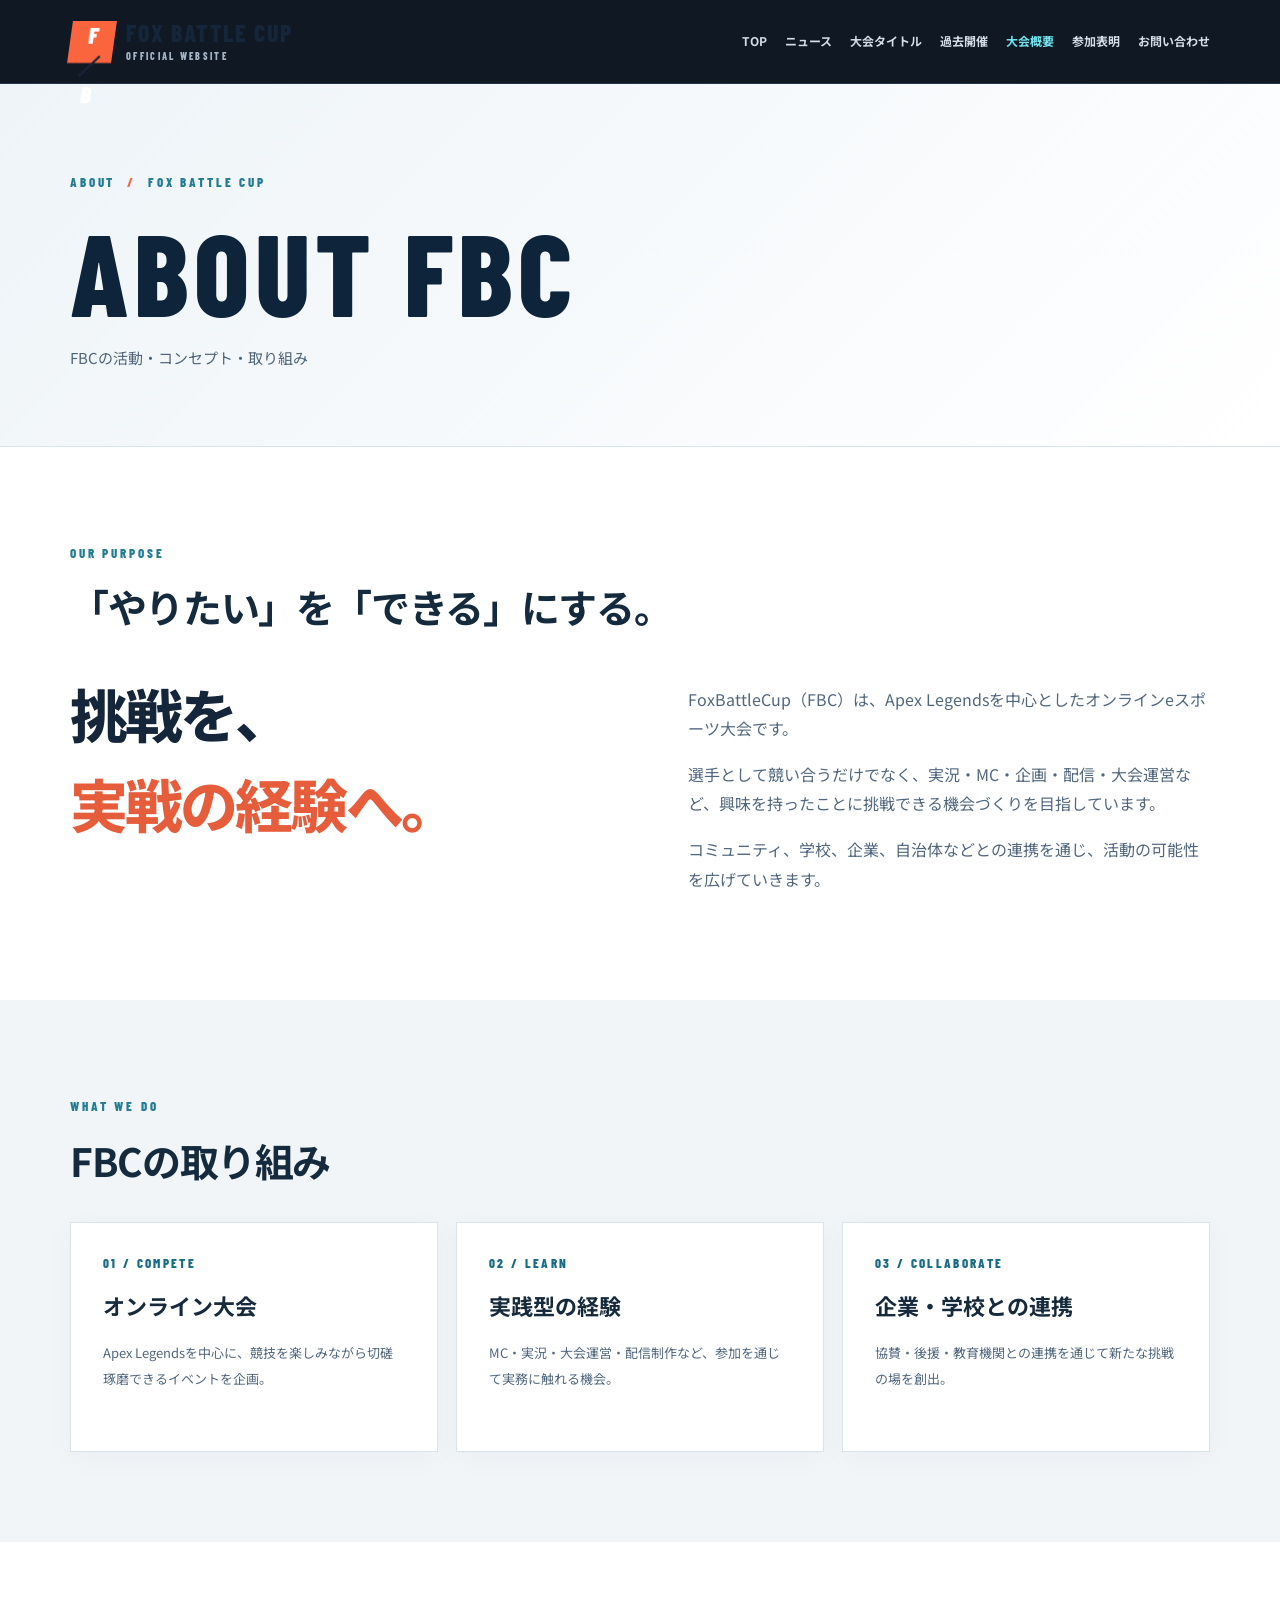
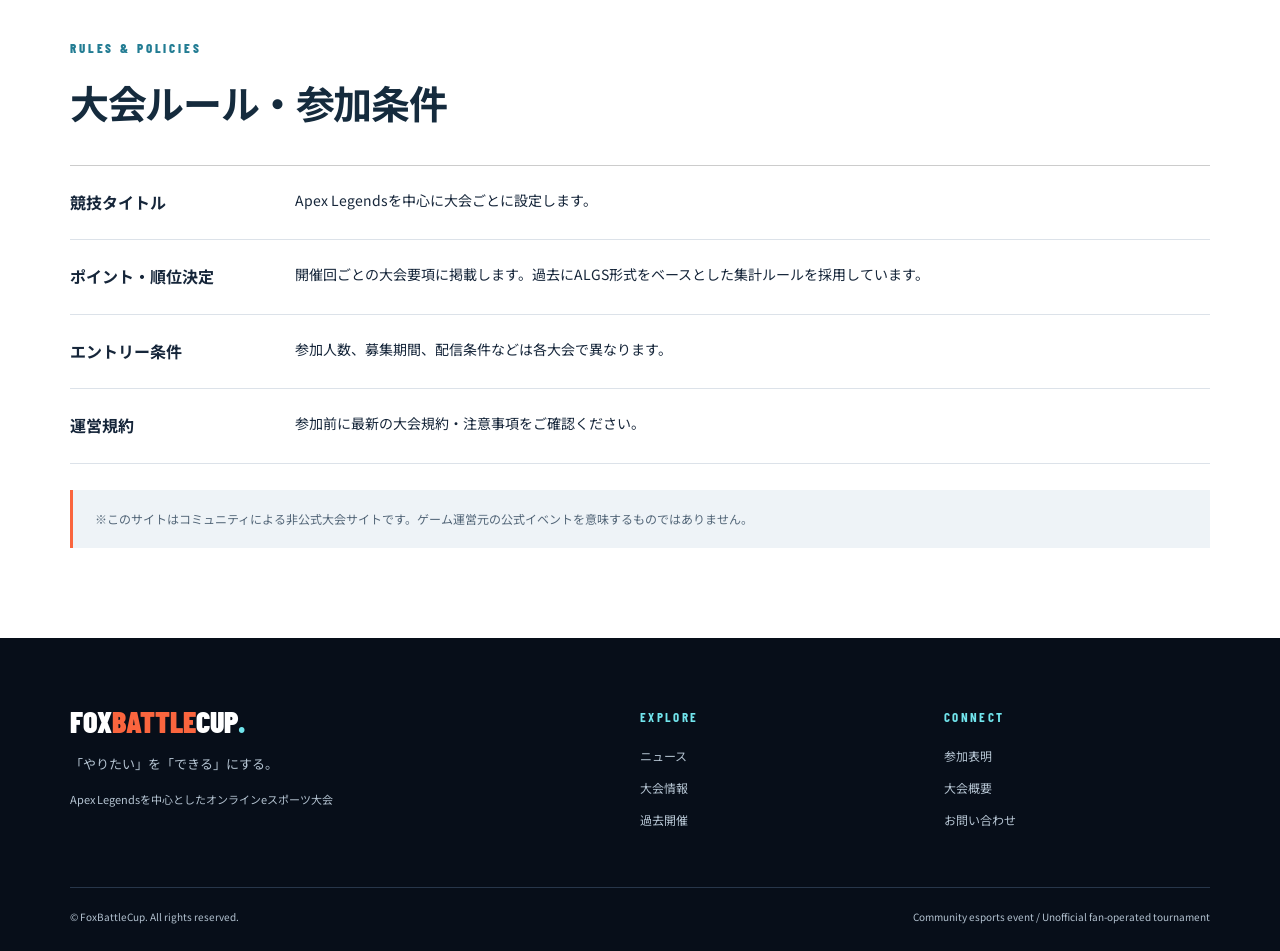
==== about.html @ 83fb51d2 "Add files via upload Add FBC official website" ====
<!doctype html><html lang="ja"><head><meta charset="utf-8"><meta name="viewport" content="width=device-width,initial-scale=1"><meta name="description" content="FoxBattleCup公式サイト。Apex Legendsを中心としたオンラインeスポーツ大会。大会情報、参加表明、ニュースを掲載。"><meta name="theme-color" content="#0a1323"><title>ABOUT FBC | FoxBattleCup</title><link rel="stylesheet" href="assets/style.css"></head><body class="theme-light"><a class="skip" href="#content">本文へ移動</a><header class="site-header"><div class="container header-inner"><a class="brand" href="index.html" aria-label="FoxBattleCup トップ"><span class="brand-mark">F<span>／</span>B</span><span class="brand-words">FOX BATTLE CUP<small>OFFICIAL WEBSITE</small></span></a><button class="menu-button" type="button" aria-expanded="false" aria-controls="site-nav" aria-label="メニューを開く">☰ <span>MENU</span></button><nav id="site-nav" class="nav" aria-label="メインメニュー"><a href="index.html" >TOP</a><a href="news.html" >ニュース</a><a href="tournaments.html" >大会タイトル</a><a href="archive.html" >過去開催</a><a href="about.html" aria-current=page>大会概要</a><a href="entry.html" >参加表明</a><a href="contact.html" >お問い合わせ</a></nav></div></header><main id="content"><section class="page-hero"><div class="container"><span class="overline">ABOUT <span class="slash">/</span> FOX BATTLE CUP</span><h1>ABOUT FBC</h1><p>FBCの活動・コンセプト・取り組み</p></div></section><section class="section "><div class="container"><div class="section-heading"><span class="overline">OUR PURPOSE</span><h2>「やりたい」を「できる」にする。</h2></div><div class="about-intro"><p class="statement">挑戦を、<br><span>実戦の経験へ。</span></p><div><p>FoxBattleCup（FBC）は、Apex Legendsを中心としたオンラインeスポーツ大会です。</p><p>選手として競い合うだけでなく、実況・MC・企画・配信・大会運営など、興味を持ったことに挑戦できる機会づくりを目指しています。</p><p>コミュニティ、学校、企業、自治体などとの連携を通じ、活動の可能性を広げていきます。</p></div></div></div></section><section class="section surface-alt"><div class="container"><div class="section-heading"><span class="overline">WHAT WE DO</span><h2>FBCの取り組み</h2></div><div class="cards three"><article class="card"><div class="card-eyebrow">01 / COMPETE</div><h3>オンライン大会</h3><p>Apex Legendsを中心に、競技を楽しみながら切磋琢磨できるイベントを企画。</p></article><article class="card"><div class="card-eyebrow">02 / LEARN</div><h3>実践型の経験</h3><p>MC・実況・大会運営・配信制作など、参加を通じて実務に触れる機会。</p></article><article class="card"><div class="card-eyebrow">03 / COLLABORATE</div><h3>企業・学校との連携</h3><p>協賛・後援・教育機関との連携を通じて新たな挑戦の場を創出。</p></article></div></div></section><section class="section "><div class="container"><div class="section-heading"><span class="overline">RULES & POLICIES</span><h2>大会ルール・参加条件</h2></div><div class="rule-list"><div><strong>競技タイトル</strong><p>Apex Legendsを中心に大会ごとに設定します。</p></div><div><strong>ポイント・順位決定</strong><p>開催回ごとの大会要項に掲載します。過去にALGS形式をベースとした集計ルールを採用しています。</p></div><div><strong>エントリー条件</strong><p>参加人数、募集期間、配信条件などは各大会で異なります。</p></div><div><strong>運営規約</strong><p>参加前に最新の大会規約・注意事項をご確認ください。</p></div></div><div class="note">※このサイトはコミュニティによる非公式大会サイトです。ゲーム運営元の公式イベントを意味するものではありません。</div></div></section></main><footer class="site-footer"><div class="container footer-grid"><div><div class="footer-logo">FOX<span>BATTLE</span>CUP<span class="dot">.</span></div><p>「やりたい」を「できる」にする。</p><p class="fine">Apex Legendsを中心としたオンラインeスポーツ大会</p></div><div><div class="footer-heading">EXPLORE</div><a href="news.html">ニュース</a><a href="tournaments.html">大会情報</a><a href="archive.html">過去開催</a></div><div><div class="footer-heading">CONNECT</div><a href="entry.html">参加表明</a><a href="about.html">大会概要</a><a href="contact.html">お問い合わせ</a></div></div><div class="container footer-bottom"><span>© FoxBattleCup. All rights reserved.</span><span>Community esports event / Unofficial fan-operated tournament</span></div></footer><script src="assets/config.js"></script><script src="assets/site.js" defer></script></body></html>
---- assets/style.css ----
@import url('https://fonts.googleapis.com/css2?family=Barlow+Condensed:wght@500;600;700;800;900&family=Noto+Sans+JP:wght@400;500;600;700;800&display=swap');
:root{--navy:#0a1323;--navy2:#101e32;--navy3:#16273e;--orange:#fa653e;--cyan:#71e5ed;--white:#fff;--line:#2a3b52;--muted:#a8b8c9;--content:1140px}*{box-sizing:border-box}html{scroll-behavior:smooth}body{margin:0;font-family:'Noto Sans JP',sans-serif;line-height:1.85;background:var(--navy);color:#f5f8fc}a{color:inherit;text-decoration:none}button{font:inherit}.container{width:min(var(--content),calc(100% - 48px));margin-inline:auto}.skip{position:absolute;top:-100px;left:0;padding:8px;background:#fff;color:#000;z-index:100}.skip:focus{top:0}.site-header{position:sticky;top:0;z-index:30;background:rgba(7,15,28,.96);border-bottom:1px solid #25364b;backdrop-filter:blur(14px)}.header-inner{min-height:83px;display:flex;align-items:center;gap:28px;justify-content:space-between}.brand{display:flex;gap:12px;align-items:center;flex-shrink:0}.brand-mark{height:42px;width:44px;background:var(--orange);color:#fff;display:grid;place-items:center;font:900 23px 'Barlow Condensed',sans-serif;letter-spacing:-2px;transform:skew(-8deg)}.brand-mark span{color:#192438}.brand-words{font:800 24px/.95 'Barlow Condensed',sans-serif;letter-spacing:.065em}.brand-words small{display:block;font-size:10px;letter-spacing:.23em;color:#a4b4c6;margin-top:7px}.nav{display:flex;gap:18px;align-items:center}.nav a{font-size:12px;font-weight:700;color:#d3dce7;white-space:nowrap}.nav a:hover,.nav a[aria-current=page]{color:var(--cyan)}.menu-button{display:none}.home-hero{min-height:700px;display:flex;align-items:center;position:relative;overflow:hidden;background:radial-gradient(ellipse at 87% 50%,#1e425a 0%,transparent 44%),linear-gradient(140deg,#0b1426,#111f33 56%,#070f1d)}.home-hero:before{content:'';position:absolute;inset:0;background:repeating-linear-gradient(150deg,transparent,transparent 97px,#ffffff08 98px,#ffffff08 99px);pointer-events:none}.hero-inner{position:relative;z-index:2;padding:90px 0}.hero-crest{font:700 13px 'Barlow Condensed',sans-serif;letter-spacing:.23em;color:#b3c7d8;display:flex;align-items:center;gap:12px}.live-dot{width:7px;height:7px;background:var(--orange);border-radius:50%;display:inline-block}.hero-rule{width:24px;height:1px;background:#5e7891}.hero-kicker{font:800 clamp(22px,3vw,36px) 'Barlow Condensed',sans-serif;color:var(--cyan);letter-spacing:.29em;margin:30px 0 10px}.home-hero h1{font-weight:800;font-size:clamp(45px,7.6vw,101px);letter-spacing:-.055em;line-height:1.34;margin:0;max-width:1000px}.home-hero h1 em{font-style:normal;color:var(--orange)}.hero-lead{font-size:16px;line-height:2;color:#cad7e3;max-width:630px;margin-top:27px}.buttons{display:flex;gap:13px;flex-wrap:wrap;margin-top:34px}.btn{display:inline-flex;align-items:center;justify-content:space-between;gap:25px;min-height:47px;background:var(--orange);color:white;padding:12px 20px;font-size:13px;font-weight:700;border:1px solid var(--orange);transition:transform .18s,background .18s;cursor:pointer}.btn:hover:not(.disabled){transform:translateY(-2px);background:#e85430;color:white}.btn.ghost{background:transparent;border-color:#8296ac;color:#fff}.btn.outline{background:transparent;border-color:#54687b;color:inherit}.btn.light{background:#fff;color:#101a29;border-color:#fff}.btn.disabled{background:#b4bfcc;color:#425066;border-color:#b4bfcc;cursor:not-allowed;opacity:.82}.hero-stamp{margin-top:65px;color:#7893a7;font:700 14px 'Barlow Condensed',sans-serif;letter-spacing:.2em}.hero-stamp b{color:var(--orange);margin:0 10px}.hero-geometry{position:absolute;right:-190px;top:85px;width:640px;height:640px;border:1px solid #ffffff13;border-radius:50%;box-shadow:0 0 0 80px #ffffff04,0 0 0 165px #ffffff02;pointer-events:none}.page-hero{padding:82px 0 74px;background:linear-gradient(130deg,#10233a,#0b1424);border-bottom:1px solid #26394f}.overline{font:800 13px 'Barlow Condensed',sans-serif;letter-spacing:.22em;color:var(--cyan)}.slash{color:var(--orange);margin:0 6px}.page-hero h1{font:800 clamp(65px,9vw,118px)/1 'Barlow Condensed',sans-serif;letter-spacing:.045em;margin:18px 0 15px}.page-hero p{margin:0;color:#b4c3d3;font-size:15px}.section{padding:90px 0}.section.surface-alt{background:#111e30}.section-heading{margin-bottom:34px}.section-heading h2{font-size:clamp(26px,3.4vw,39px);margin:12px 0 0;letter-spacing:-.035em;line-height:1.45}.feature-event{display:grid;grid-template-columns:180px 1fr auto;align-items:center;gap:28px;background:linear-gradient(120deg,#1d3249,#152438);border:1px solid #36495e;border-left:5px solid var(--orange);padding:35px}.feature-index{font:800 24px 'Barlow Condensed',sans-serif;color:var(--orange)}.feature-index span{padding-left:12px}.feature-event h3{font-size:clamp(25px,3vw,38px);margin:8px 0}.event-status{font:700 12px 'Barlow Condensed';letter-spacing:.14em;color:var(--cyan)}.feature-sub{font-weight:700}.feature-sub .muted{font-size:11px;font-weight:400;color:var(--muted)}.feature-event p{color:#c5d2df;font-size:13px}.news-row{display:grid;grid-template-columns:170px 85px 1fr 25px;gap:18px;padding:27px 6px;border-bottom:1px solid #34465a;align-items:center}.news-date{font:700 15px 'Barlow Condensed';letter-spacing:.07em;color:var(--cyan)}.news-category{display:inline-block;font-size:11px;padding:4px 10px;border:1px solid currentColor;color:var(--orange);width:max-content}.news-row strong{font-size:16px}.news-row p{font-size:12px;color:var(--muted);margin:3px 0}.section-action{margin-top:26px}.split,.about-intro{display:grid;grid-template-columns:1fr 1fr;gap:95px;align-items:start}.statement{font-size:clamp(30px,4.8vw,58px);font-weight:800;line-height:1.55;letter-spacing:-.05em;margin:0 0 26px}.statement span{color:var(--orange)}.body-copy{color:#b6c7d7;font-size:15px;line-height:2.25;margin-bottom:28px}.values>div{padding:18px 0;border-bottom:1px solid #34465a;display:grid;grid-template-columns:35px 1fr;column-gap:13px}.values>div span{grid-row:span 2;color:var(--orange);font:800 21px 'Barlow Condensed'}.values strong{font:800 22px 'Barlow Condensed';letter-spacing:.1em}.values p{color:var(--muted);font-size:13px;margin:0}.cards{display:grid;gap:18px}.cards.two{grid-template-columns:repeat(2,1fr)}.cards.three{grid-template-columns:repeat(3,1fr)}.card{border:1px solid #394e63;padding:32px;background:#1a2b40;min-height:230px}.card-eyebrow{color:var(--cyan);font:800 13px 'Barlow Condensed';letter-spacing:.18em}.card h3{margin:14px 0;font-size:22px}.card p{color:#bdcbdb;font-size:13px;line-height:2}.card .btn{margin-top:10px}.site-footer{background:#070e19;color:#b4c3d1;padding-top:65px}.footer-grid{display:grid;grid-template-columns:2fr 1fr 1fr;gap:38px;padding-bottom:50px}.footer-logo{font:900 30px 'Barlow Condensed';color:#fff}.footer-logo span{color:var(--orange)}.footer-logo .dot{color:var(--cyan)}.footer-grid p{font-size:13px}.footer-grid .fine{font-size:11px;color:#7c8da1}.footer-heading{font:700 13px 'Barlow Condensed';letter-spacing:.18em;color:var(--cyan);margin:6px 0 15px}.footer-grid a{display:block;font-size:12px;padding:5px 0}.footer-bottom{border-top:1px solid #27364a;display:flex;justify-content:space-between;gap:20px;padding:20px 0 25px;font-size:10px}.empty-news,.archive-placeholder{background:#172a40;border:1px solid #344960;padding:45px;display:flex;gap:38px;align-items:center}.large-outline{font:900 120px 'Barlow Condensed';color:#ffffff12}.empty-news h3,.archive-placeholder h3{font-size:24px}.empty-news p,.archive-placeholder p{color:var(--muted);font-size:14px}.note{margin-top:26px;padding:18px 22px;border-left:3px solid var(--orange);background:#ffffff09;font-size:12px;color:var(--muted)}.event-card{min-height:350px}.tag{display:inline-block;padding:5px 11px;border:1px solid #6e8599;color:#bdd0de;font-size:11px}.accent-tag{color:#ffac8a;border-color:#ffac8a}.date-display{font:900 64px 'Barlow Condensed'!important;color:white!important;margin:20px 0!important}.date-display span{font-size:25px;color:var(--orange)}.steps{display:grid;grid-template-columns:repeat(3,1fr);gap:20px}.steps>div{border-top:2px solid var(--orange);padding:20px 0}.steps span{display:block;font:900 40px 'Barlow Condensed';color:var(--orange)}.steps strong{font-size:16px}.steps p{font-size:13px;color:var(--muted)}.archive-placeholder{display:block;min-height:300px}.archive-placeholder>span{font:800 17px 'Barlow Condensed';color:var(--cyan);letter-spacing:.2em}.archive-spec{margin-top:20px;display:flex;flex-wrap:wrap;gap:8px}.archive-spec>*{border:1px solid #41536b;padding:7px 15px;font-size:12px}.rule-list{border-top:1px solid #ccc}.rule-list>div{display:grid;grid-template-columns:200px 1fr;gap:25px;padding:22px 0;border-bottom:1px solid #dce2e9}.rule-list p{margin:0;font-size:14px}.form-panel{border:1px solid #45627a;background:linear-gradient(130deg,#243c53,#17283d);padding:47px;max-width:780px}.form-panel h3{font-size:26px;margin:10px 0}.form-panel p{font-size:14px;color:#c0cfdf}.form-state{font:800 13px 'Barlow Condensed';color:var(--cyan);letter-spacing:.18em}.form-panel .help{font-size:11px}.contact-intro{margin-bottom:30px}.contact-intro h3{font-size:26px;margin:0}.contact-intro p{font-size:14px}.light-panel{margin-top:35px}.theme-light{background:#fff;color:#16263a}.theme-light .page-hero{background:linear-gradient(135deg,#eef4f8,#fff);border-bottom:1px solid #d9e3ea}.theme-light .page-hero h1{color:#0d243b}.theme-light .page-hero p{color:#50647a}.theme-light .overline{color:#227c93}.theme-light .section.surface-alt{background:#f1f5f8}.theme-light .section-heading h2{color:#152b3d}.theme-light .card{background:white;border-color:#d9e3ea;box-shadow:0 5px 30px #12263a08}.theme-light .card h3{color:#162a3b}.theme-light .card p,.theme-light .about-intro p:not(.statement),.theme-light .contact-intro p{color:#52677d}.theme-light .card-eyebrow{color:#176d85}.theme-light .btn.outline{border-color:#7b91a4}.theme-light .statement span{color:#e65d3b}.theme-light .note{background:#eef3f7;color:#546779}.theme-light .form-panel{color:white}.theme-light .form-panel h3{color:white}.theme-light .footer-grid p{color:#b4c3d1}
@media(max-width:1080px){.header-inner{flex-wrap:wrap;padding:16px 0;min-height:70px}.menu-button{display:inline-block;color:white;background:transparent;border:1px solid #40536c;padding:6px 13px;cursor:pointer}.menu-button span{font-size:12px}.nav{display:none;flex:1 0 100%;padding:12px 0 8px;flex-wrap:wrap;gap:13px 23px}.nav.open{display:flex}.feature-event{grid-template-columns:1fr}.split,.about-intro{gap:40px}}@media(max-width:720px){.container{width:min(100% - 32px,var(--content))}.home-hero{min-height:590px}.hero-inner{padding:60px 0}.hero-crest{font-size:11px;letter-spacing:.09em}.hero-kicker{letter-spacing:.18em}.hero-lead{font-size:13px}.hero-stamp{margin-top:45px}.section{padding:60px 0}.page-hero{padding:58px 0}.cards.two,.cards.three,.split,.about-intro,.steps,.footer-grid{grid-template-columns:1fr}.feature-event{padding:25px}.news-row{grid-template-columns:1fr 1fr;gap:8px}.news-row div{grid-column:span 2}.news-row>span:last-child{display:none}.footer-bottom{flex-direction:column;gap:3px}.rule-list>div{grid-template-columns:1fr;gap:6px}.card,.form-panel,.archive-placeholder,.empty-news{padding:24px}.empty-news{display:block}.large-outline{display:none}.statement{font-size:35px}.brand-words{font-size:21px}}
@media(prefers-reduced-motion:reduce){html{scroll-behavior:auto}*{transition:none!important}}
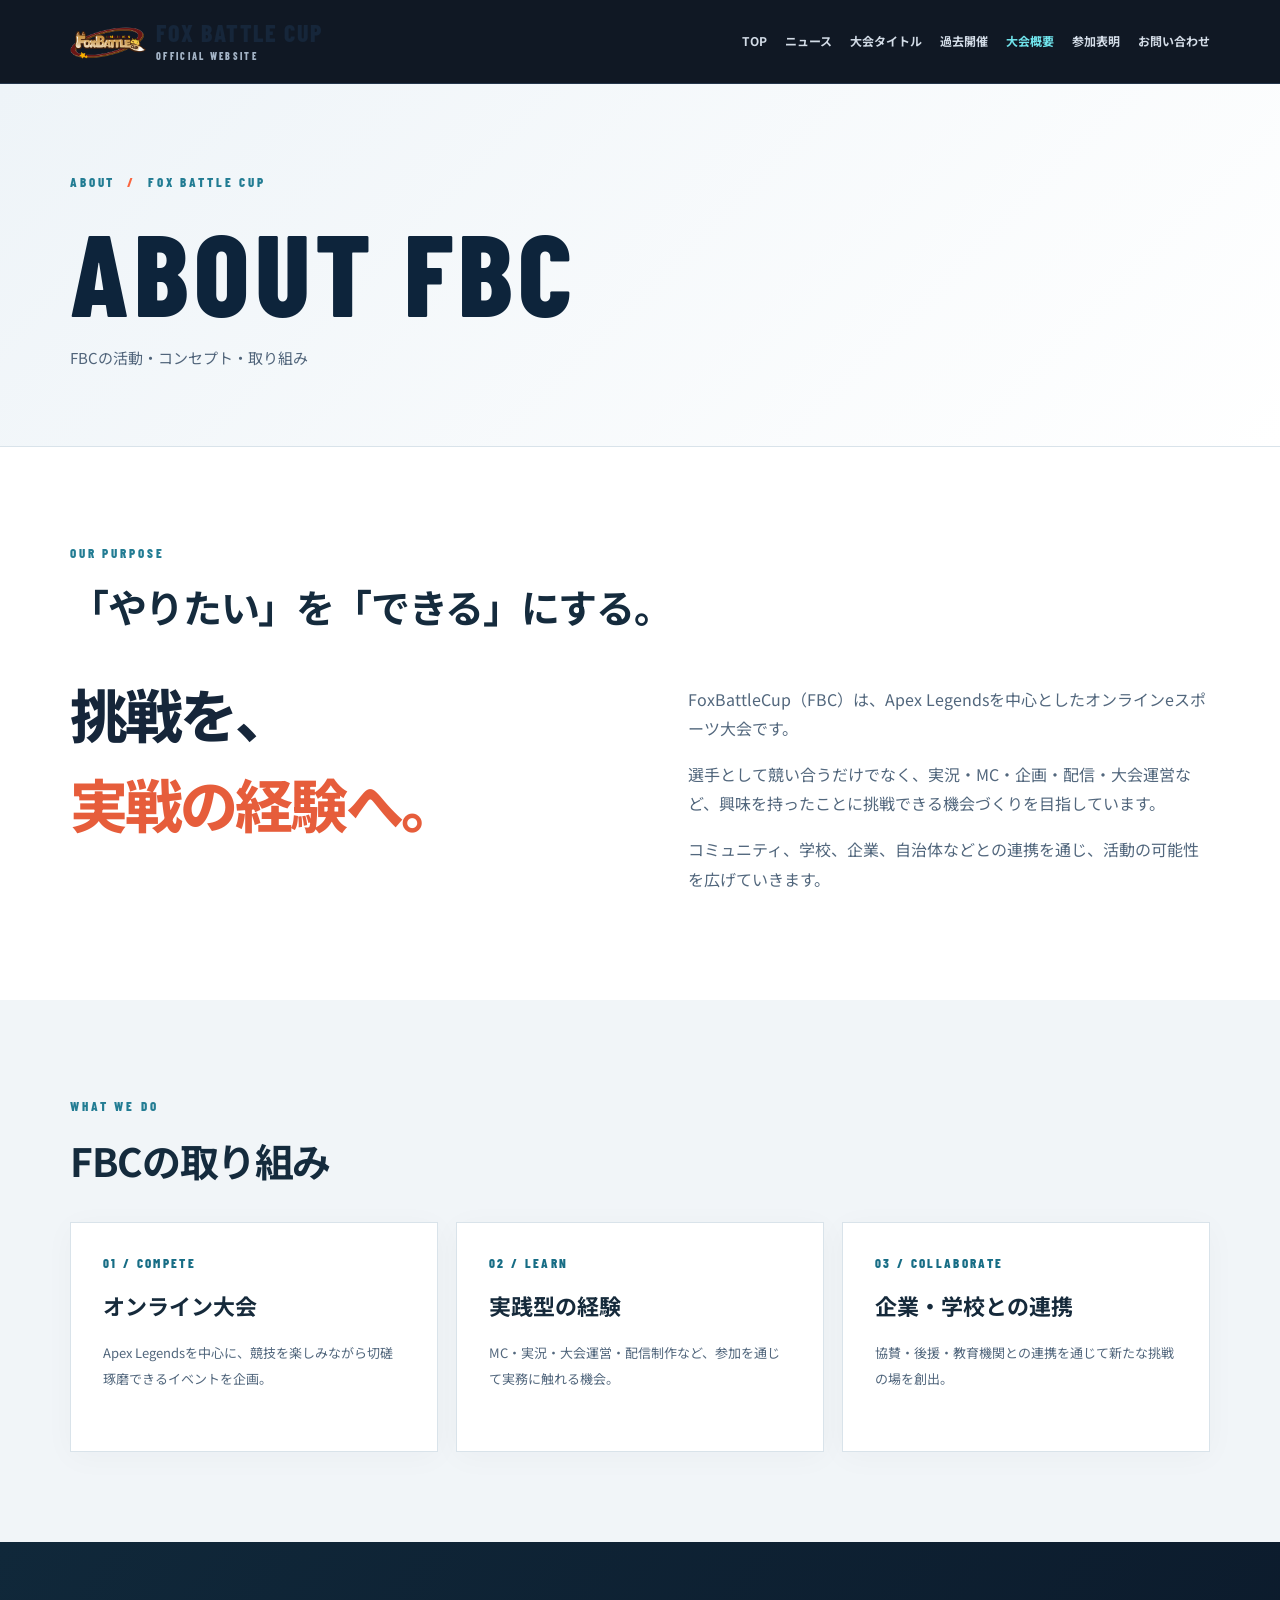
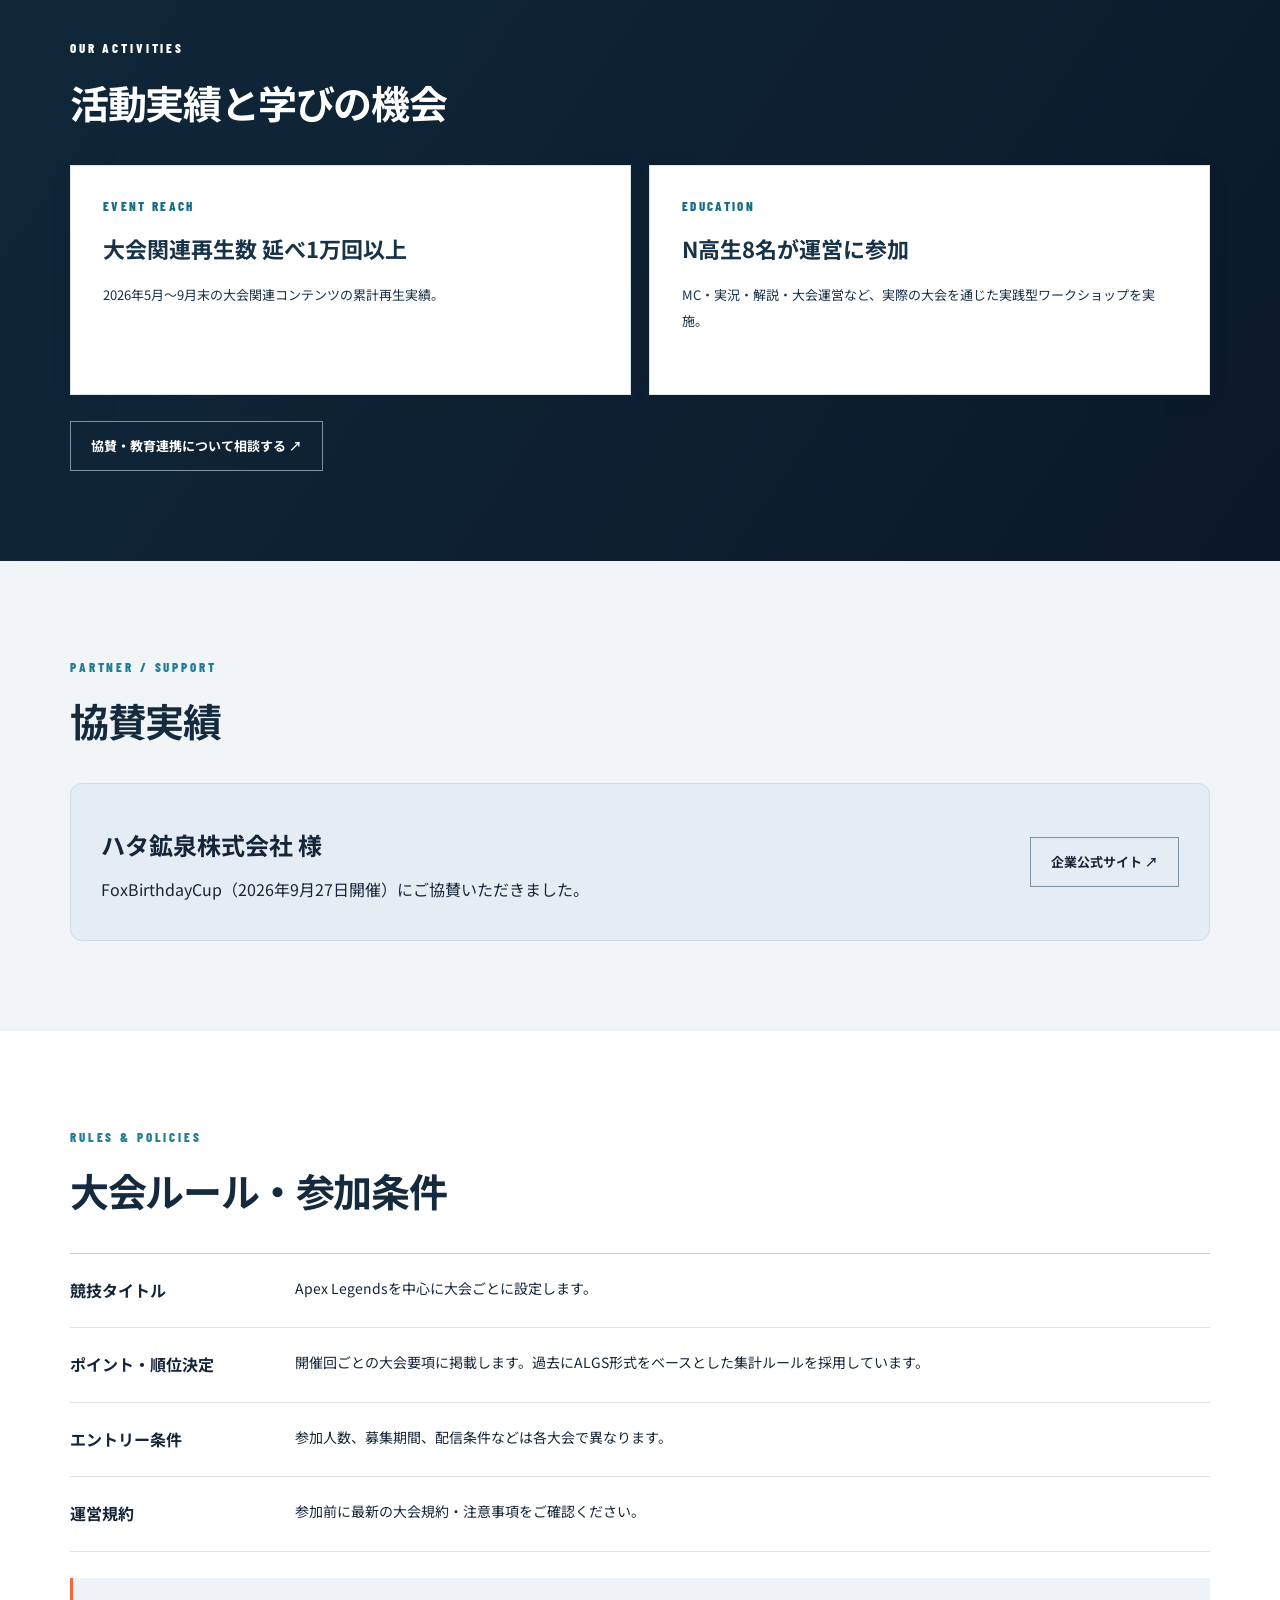
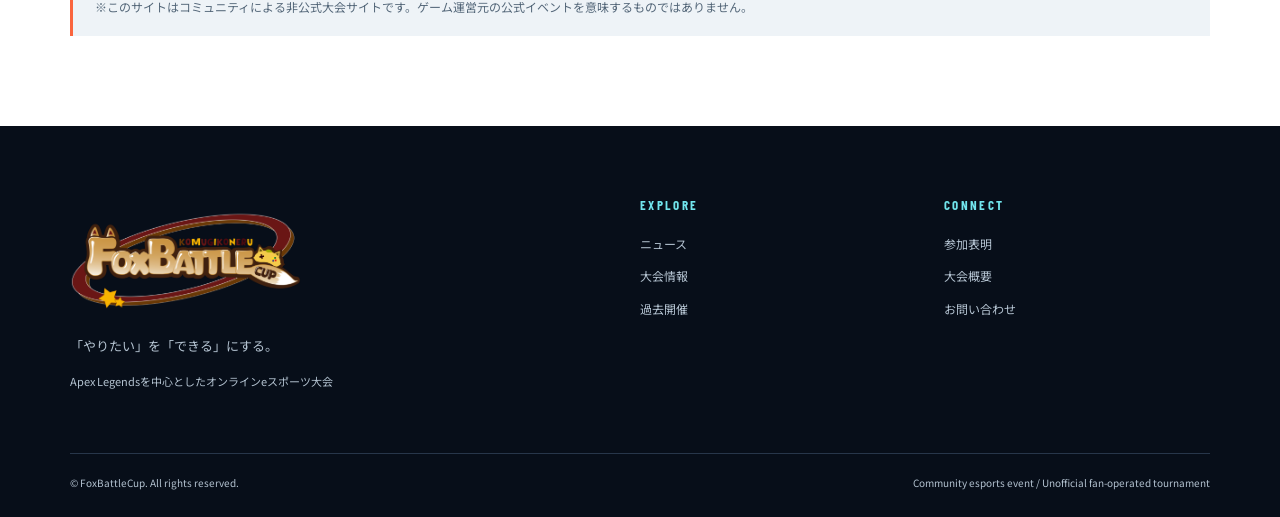
==== commit e3eb3c92: "Add files via upload" ====
--- a/about.html
+++ b/about.html
@@ -1 +1,3 @@
-<!doctype html><html lang="ja"><head><meta charset="utf-8"><meta name="viewport" content="width=device-width,initial-scale=1"><meta name="description" content="FoxBattleCup公式サイト。Apex Legendsを中心としたオンラインeスポーツ大会。大会情報、参加表明、ニュースを掲載。"><meta name="theme-color" content="#0a1323"><title>ABOUT FBC | FoxBattleCup</title><link rel="stylesheet" href="assets/style.css"></head><body class="theme-light"><a class="skip" href="#content">本文へ移動</a><header class="site-header"><div class="container header-inner"><a class="brand" href="index.html" aria-label="FoxBattleCup トップ"><span class="brand-mark">F<span>／</span>B</span><span class="brand-words">FOX BATTLE CUP<small>OFFICIAL WEBSITE</small></span></a><button class="menu-button" type="button" aria-expanded="false" aria-controls="site-nav" aria-label="メニューを開く">☰ <span>MENU</span></button><nav id="site-nav" class="nav" aria-label="メインメニュー"><a href="index.html" >TOP</a><a href="news.html" >ニュース</a><a href="tournaments.html" >大会タイトル</a><a href="archive.html" >過去開催</a><a href="about.html" aria-current=page>大会概要</a><a href="entry.html" >参加表明</a><a href="contact.html" >お問い合わせ</a></nav></div></header><main id="content"><section class="page-hero"><div class="container"><span class="overline">ABOUT <span class="slash">/</span> FOX BATTLE CUP</span><h1>ABOUT FBC</h1><p>FBCの活動・コンセプト・取り組み</p></div></section><section class="section "><div class="container"><div class="section-heading"><span class="overline">OUR PURPOSE</span><h2>「やりたい」を「できる」にする。</h2></div><div class="about-intro"><p class="statement">挑戦を、<br><span>実戦の経験へ。</span></p><div><p>FoxBattleCup（FBC）は、Apex Legendsを中心としたオンラインeスポーツ大会です。</p><p>選手として競い合うだけでなく、実況・MC・企画・配信・大会運営など、興味を持ったことに挑戦できる機会づくりを目指しています。</p><p>コミュニティ、学校、企業、自治体などとの連携を通じ、活動の可能性を広げていきます。</p></div></div></div></section><section class="section surface-alt"><div class="container"><div class="section-heading"><span class="overline">WHAT WE DO</span><h2>FBCの取り組み</h2></div><div class="cards three"><article class="card"><div class="card-eyebrow">01 / COMPETE</div><h3>オンライン大会</h3><p>Apex Legendsを中心に、競技を楽しみながら切磋琢磨できるイベントを企画。</p></article><article class="card"><div class="card-eyebrow">02 / LEARN</div><h3>実践型の経験</h3><p>MC・実況・大会運営・配信制作など、参加を通じて実務に触れる機会。</p></article><article class="card"><div class="card-eyebrow">03 / COLLABORATE</div><h3>企業・学校との連携</h3><p>協賛・後援・教育機関との連携を通じて新たな挑戦の場を創出。</p></article></div></div></section><section class="section "><div class="container"><div class="section-heading"><span class="overline">RULES & POLICIES</span><h2>大会ルール・参加条件</h2></div><div class="rule-list"><div><strong>競技タイトル</strong><p>Apex Legendsを中心に大会ごとに設定します。</p></div><div><strong>ポイント・順位決定</strong><p>開催回ごとの大会要項に掲載します。過去にALGS形式をベースとした集計ルールを採用しています。</p></div><div><strong>エントリー条件</strong><p>参加人数、募集期間、配信条件などは各大会で異なります。</p></div><div><strong>運営規約</strong><p>参加前に最新の大会規約・注意事項をご確認ください。</p></div></div><div class="note">※このサイトはコミュニティによる非公式大会サイトです。ゲーム運営元の公式イベントを意味するものではありません。</div></div></section></main><footer class="site-footer"><div class="container footer-grid"><div><div class="footer-logo">FOX<span>BATTLE</span>CUP<span class="dot">.</span></div><p>「やりたい」を「できる」にする。</p><p class="fine">Apex Legendsを中心としたオンラインeスポーツ大会</p></div><div><div class="footer-heading">EXPLORE</div><a href="news.html">ニュース</a><a href="tournaments.html">大会情報</a><a href="archive.html">過去開催</a></div><div><div class="footer-heading">CONNECT</div><a href="entry.html">参加表明</a><a href="about.html">大会概要</a><a href="contact.html">お問い合わせ</a></div></div><div class="container footer-bottom"><span>© FoxBattleCup. All rights reserved.</span><span>Community esports event / Unofficial fan-operated tournament</span></div></footer><script src="assets/config.js"></script><script src="assets/site.js" defer></script></body></html>+<!DOCTYPE html>
+
+<html lang="ja"><head><meta charset="utf-8"/><meta content="width=device-width,initial-scale=1" name="viewport"/><meta content="FoxBattleCup公式サイト。Apex Legendsを中心としたオンラインeスポーツ大会。大会情報、参加表明、ニュースを掲載。" name="description"/><meta content="#0a1323" name="theme-color"/><title>ABOUT FBC | FoxBattleCup</title><link href="assets/style.css" rel="stylesheet"/></head><body class="theme-light"><a class="skip" href="#content">本文へ移動</a><header class="site-header"><div class="container header-inner"><a aria-label="FoxBattleCup トップ" class="brand" href="index.html"><img alt="FoxBattleCup 大会公式ロゴ" class="brand-image" src="assets/fbc-logo.png"/><span class="brand-words">FOX BATTLE CUP<small>OFFICIAL WEBSITE</small></span></a><button aria-controls="site-nav" aria-expanded="false" aria-label="メニューを開く" class="menu-button" type="button">☰ <span>MENU</span></button><nav aria-label="メインメニュー" class="nav" id="site-nav"><a href="index.html">TOP</a><a href="news.html">ニュース</a><a href="tournaments.html">大会タイトル</a><a href="archive.html">過去開催</a><a aria-current="page" href="about.html">大会概要</a><a href="entry.html">参加表明</a><a href="contact.html">お問い合わせ</a></nav></div></header><main id="content"><section class="page-hero"><div class="container"><span class="overline">ABOUT <span class="slash">/</span> FOX BATTLE CUP</span><h1>ABOUT FBC</h1><p>FBCの活動・コンセプト・取り組み</p></div></section><section class="section"><div class="container"><div class="section-heading"><span class="overline">OUR PURPOSE</span><h2>「やりたい」を「できる」にする。</h2></div><div class="about-intro"><p class="statement">挑戦を、<br/><span>実戦の経験へ。</span></p><div><p>FoxBattleCup（FBC）は、Apex Legendsを中心としたオンラインeスポーツ大会です。</p><p>選手として競い合うだけでなく、実況・MC・企画・配信・大会運営など、興味を持ったことに挑戦できる機会づくりを目指しています。</p><p>コミュニティ、学校、企業、自治体などとの連携を通じ、活動の可能性を広げていきます。</p></div></div></div></section><section class="section surface-alt"><div class="container"><div class="section-heading"><span class="overline">WHAT WE DO</span><h2>FBCの取り組み</h2></div><div class="cards three"><article class="card"><div class="card-eyebrow">01 / COMPETE</div><h3>オンライン大会</h3><p>Apex Legendsを中心に、競技を楽しみながら切磋琢磨できるイベントを企画。</p></article><article class="card"><div class="card-eyebrow">02 / LEARN</div><h3>実践型の経験</h3><p>MC・実況・大会運営・配信制作など、参加を通じて実務に触れる機会。</p></article><article class="card"><div class="card-eyebrow">03 / COLLABORATE</div><h3>企業・学校との連携</h3><p>協賛・後援・教育機関との連携を通じて新たな挑戦の場を創出。</p></article></div></div></section><section class="section impact-section"><div class="container"><div class="section-heading"><span class="overline">OUR ACTIVITIES</span><h2>活動実績と学びの機会</h2></div><div class="cards two"><article class="card"><div class="card-eyebrow">EVENT REACH</div><h3>大会関連再生数 延べ1万回以上</h3><p>2026年5月〜9月末の大会関連コンテンツの累計再生実績。</p></article><article class="card"><div class="card-eyebrow">EDUCATION</div><h3>N高生8名が運営に参加</h3><p>MC・実況・解説・大会運営など、実際の大会を通じた実践型ワークショップを実施。</p></article></div><div class="section-action"><a class="btn outline" href="contact.html">協賛・教育連携について相談する ↗</a></div></div></section><section class="section surface-alt"><div class="container"><div class="section-heading"><span class="overline">PARTNER / SUPPORT</span><h2>協賛実績</h2></div><div class="partner-panel"><div><h3>ハタ鉱泉株式会社 様</h3><p>FoxBirthdayCup（2026年9月27日開催）にご協賛いただきました。</p></div><a class="btn outline" href="https://www.hata-kosen.co.jp/" rel="noopener noreferrer" target="_blank">企業公式サイト ↗</a></div></div></section><section class="section"><div class="container"><div class="section-heading"><span class="overline">RULES &amp; POLICIES</span><h2>大会ルール・参加条件</h2></div><div class="rule-list"><div><strong>競技タイトル</strong><p>Apex Legendsを中心に大会ごとに設定します。</p></div><div><strong>ポイント・順位決定</strong><p>開催回ごとの大会要項に掲載します。過去にALGS形式をベースとした集計ルールを採用しています。</p></div><div><strong>エントリー条件</strong><p>参加人数、募集期間、配信条件などは各大会で異なります。</p></div><div><strong>運営規約</strong><p>参加前に最新の大会規約・注意事項をご確認ください。</p></div></div><div class="note">※このサイトはコミュニティによる非公式大会サイトです。ゲーム運営元の公式イベントを意味するものではありません。</div></div></section></main><footer class="site-footer"><div class="container footer-grid"><div><img alt="FoxBattleCup" class="footer-brand-image" src="assets/fbc-logo.png"/><p>「やりたい」を「できる」にする。</p><p class="fine">Apex Legendsを中心としたオンラインeスポーツ大会</p></div><div><div class="footer-heading">EXPLORE</div><a href="news.html">ニュース</a><a href="tournaments.html">大会情報</a><a href="archive.html">過去開催</a></div><div><div class="footer-heading">CONNECT</div><a href="entry.html">参加表明</a><a href="about.html">大会概要</a><a href="contact.html">お問い合わせ</a></div></div><div class="container footer-bottom"><span>© FoxBattleCup. All rights reserved.</span><span>Community esports event / Unofficial fan-operated tournament</span></div></footer><script src="assets/config.js"></script><script defer="" src="assets/site.js"></script></body></html>
--- a/assets/style.css
+++ b/assets/style.css
@@ -2,3 +2,20 @@
 :root{--navy:#0a1323;--navy2:#101e32;--navy3:#16273e;--orange:#fa653e;--cyan:#71e5ed;--white:#fff;--line:#2a3b52;--muted:#a8b8c9;--content:1140px}*{box-sizing:border-box}html{scroll-behavior:smooth}body{margin:0;font-family:'Noto Sans JP',sans-serif;line-height:1.85;background:var(--navy);color:#f5f8fc}a{color:inherit;text-decoration:none}button{font:inherit}.container{width:min(var(--content),calc(100% - 48px));margin-inline:auto}.skip{position:absolute;top:-100px;left:0;padding:8px;background:#fff;color:#000;z-index:100}.skip:focus{top:0}.site-header{position:sticky;top:0;z-index:30;background:rgba(7,15,28,.96);border-bottom:1px solid #25364b;backdrop-filter:blur(14px)}.header-inner{min-height:83px;display:flex;align-items:center;gap:28px;justify-content:space-between}.brand{display:flex;gap:12px;align-items:center;flex-shrink:0}.brand-mark{height:42px;width:44px;background:var(--orange);color:#fff;display:grid;place-items:center;font:900 23px 'Barlow Condensed',sans-serif;letter-spacing:-2px;transform:skew(-8deg)}.brand-mark span{color:#192438}.brand-words{font:800 24px/.95 'Barlow Condensed',sans-serif;letter-spacing:.065em}.brand-words small{display:block;font-size:10px;letter-spacing:.23em;color:#a4b4c6;margin-top:7px}.nav{display:flex;gap:18px;align-items:center}.nav a{font-size:12px;font-weight:700;color:#d3dce7;white-space:nowrap}.nav a:hover,.nav a[aria-current=page]{color:var(--cyan)}.menu-button{display:none}.home-hero{min-height:700px;display:flex;align-items:center;position:relative;overflow:hidden;background:radial-gradient(ellipse at 87% 50%,#1e425a 0%,transparent 44%),linear-gradient(140deg,#0b1426,#111f33 56%,#070f1d)}.home-hero:before{content:'';position:absolute;inset:0;background:repeating-linear-gradient(150deg,transparent,transparent 97px,#ffffff08 98px,#ffffff08 99px);pointer-events:none}.hero-inner{position:relative;z-index:2;padding:90px 0}.hero-crest{font:700 13px 'Barlow Condensed',sans-serif;letter-spacing:.23em;color:#b3c7d8;display:flex;align-items:center;gap:12px}.live-dot{width:7px;height:7px;background:var(--orange);border-radius:50%;display:inline-block}.hero-rule{width:24px;height:1px;background:#5e7891}.hero-kicker{font:800 clamp(22px,3vw,36px) 'Barlow Condensed',sans-serif;color:var(--cyan);letter-spacing:.29em;margin:30px 0 10px}.home-hero h1{font-weight:800;font-size:clamp(45px,7.6vw,101px);letter-spacing:-.055em;line-height:1.34;margin:0;max-width:1000px}.home-hero h1 em{font-style:normal;color:var(--orange)}.hero-lead{font-size:16px;line-height:2;color:#cad7e3;max-width:630px;margin-top:27px}.buttons{display:flex;gap:13px;flex-wrap:wrap;margin-top:34px}.btn{display:inline-flex;align-items:center;justify-content:space-between;gap:25px;min-height:47px;background:var(--orange);color:white;padding:12px 20px;font-size:13px;font-weight:700;border:1px solid var(--orange);transition:transform .18s,background .18s;cursor:pointer}.btn:hover:not(.disabled){transform:translateY(-2px);background:#e85430;color:white}.btn.ghost{background:transparent;border-color:#8296ac;color:#fff}.btn.outline{background:transparent;border-color:#54687b;color:inherit}.btn.light{background:#fff;color:#101a29;border-color:#fff}.btn.disabled{background:#b4bfcc;color:#425066;border-color:#b4bfcc;cursor:not-allowed;opacity:.82}.hero-stamp{margin-top:65px;color:#7893a7;font:700 14px 'Barlow Condensed',sans-serif;letter-spacing:.2em}.hero-stamp b{color:var(--orange);margin:0 10px}.hero-geometry{position:absolute;right:-190px;top:85px;width:640px;height:640px;border:1px solid #ffffff13;border-radius:50%;box-shadow:0 0 0 80px #ffffff04,0 0 0 165px #ffffff02;pointer-events:none}.page-hero{padding:82px 0 74px;background:linear-gradient(130deg,#10233a,#0b1424);border-bottom:1px solid #26394f}.overline{font:800 13px 'Barlow Condensed',sans-serif;letter-spacing:.22em;color:var(--cyan)}.slash{color:var(--orange);margin:0 6px}.page-hero h1{font:800 clamp(65px,9vw,118px)/1 'Barlow Condensed',sans-serif;letter-spacing:.045em;margin:18px 0 15px}.page-hero p{margin:0;color:#b4c3d3;font-size:15px}.section{padding:90px 0}.section.surface-alt{background:#111e30}.section-heading{margin-bottom:34px}.section-heading h2{font-size:clamp(26px,3.4vw,39px);margin:12px 0 0;letter-spacing:-.035em;line-height:1.45}.feature-event{display:grid;grid-template-columns:180px 1fr auto;align-items:center;gap:28px;background:linear-gradient(120deg,#1d3249,#152438);border:1px solid #36495e;border-left:5px solid var(--orange);padding:35px}.feature-index{font:800 24px 'Barlow Condensed',sans-serif;color:var(--orange)}.feature-index span{padding-left:12px}.feature-event h3{font-size:clamp(25px,3vw,38px);margin:8px 0}.event-status{font:700 12px 'Barlow Condensed';letter-spacing:.14em;color:var(--cyan)}.feature-sub{font-weight:700}.feature-sub .muted{font-size:11px;font-weight:400;color:var(--muted)}.feature-event p{color:#c5d2df;font-size:13px}.news-row{display:grid;grid-template-columns:170px 85px 1fr 25px;gap:18px;padding:27px 6px;border-bottom:1px solid #34465a;align-items:center}.news-date{font:700 15px 'Barlow Condensed';letter-spacing:.07em;color:var(--cyan)}.news-category{display:inline-block;font-size:11px;padding:4px 10px;border:1px solid currentColor;color:var(--orange);width:max-content}.news-row strong{font-size:16px}.news-row p{font-size:12px;color:var(--muted);margin:3px 0}.section-action{margin-top:26px}.split,.about-intro{display:grid;grid-template-columns:1fr 1fr;gap:95px;align-items:start}.statement{font-size:clamp(30px,4.8vw,58px);font-weight:800;line-height:1.55;letter-spacing:-.05em;margin:0 0 26px}.statement span{color:var(--orange)}.body-copy{color:#b6c7d7;font-size:15px;line-height:2.25;margin-bottom:28px}.values>div{padding:18px 0;border-bottom:1px solid #34465a;display:grid;grid-template-columns:35px 1fr;column-gap:13px}.values>div span{grid-row:span 2;color:var(--orange);font:800 21px 'Barlow Condensed'}.values strong{font:800 22px 'Barlow Condensed';letter-spacing:.1em}.values p{color:var(--muted);font-size:13px;margin:0}.cards{display:grid;gap:18px}.cards.two{grid-template-columns:repeat(2,1fr)}.cards.three{grid-template-columns:repeat(3,1fr)}.card{border:1px solid #394e63;padding:32px;background:#1a2b40;min-height:230px}.card-eyebrow{color:var(--cyan);font:800 13px 'Barlow Condensed';letter-spacing:.18em}.card h3{margin:14px 0;font-size:22px}.card p{color:#bdcbdb;font-size:13px;line-height:2}.card .btn{margin-top:10px}.site-footer{background:#070e19;color:#b4c3d1;padding-top:65px}.footer-grid{display:grid;grid-template-columns:2fr 1fr 1fr;gap:38px;padding-bottom:50px}.footer-logo{font:900 30px 'Barlow Condensed';color:#fff}.footer-logo span{color:var(--orange)}.footer-logo .dot{color:var(--cyan)}.footer-grid p{font-size:13px}.footer-grid .fine{font-size:11px;color:#7c8da1}.footer-heading{font:700 13px 'Barlow Condensed';letter-spacing:.18em;color:var(--cyan);margin:6px 0 15px}.footer-grid a{display:block;font-size:12px;padding:5px 0}.footer-bottom{border-top:1px solid #27364a;display:flex;justify-content:space-between;gap:20px;padding:20px 0 25px;font-size:10px}.empty-news,.archive-placeholder{background:#172a40;border:1px solid #344960;padding:45px;display:flex;gap:38px;align-items:center}.large-outline{font:900 120px 'Barlow Condensed';color:#ffffff12}.empty-news h3,.archive-placeholder h3{font-size:24px}.empty-news p,.archive-placeholder p{color:var(--muted);font-size:14px}.note{margin-top:26px;padding:18px 22px;border-left:3px solid var(--orange);background:#ffffff09;font-size:12px;color:var(--muted)}.event-card{min-height:350px}.tag{display:inline-block;padding:5px 11px;border:1px solid #6e8599;color:#bdd0de;font-size:11px}.accent-tag{color:#ffac8a;border-color:#ffac8a}.date-display{font:900 64px 'Barlow Condensed'!important;color:white!important;margin:20px 0!important}.date-display span{font-size:25px;color:var(--orange)}.steps{display:grid;grid-template-columns:repeat(3,1fr);gap:20px}.steps>div{border-top:2px solid var(--orange);padding:20px 0}.steps span{display:block;font:900 40px 'Barlow Condensed';color:var(--orange)}.steps strong{font-size:16px}.steps p{font-size:13px;color:var(--muted)}.archive-placeholder{display:block;min-height:300px}.archive-placeholder>span{font:800 17px 'Barlow Condensed';color:var(--cyan);letter-spacing:.2em}.archive-spec{margin-top:20px;display:flex;flex-wrap:wrap;gap:8px}.archive-spec>*{border:1px solid #41536b;padding:7px 15px;font-size:12px}.rule-list{border-top:1px solid #ccc}.rule-list>div{display:grid;grid-template-columns:200px 1fr;gap:25px;padding:22px 0;border-bottom:1px solid #dce2e9}.rule-list p{margin:0;font-size:14px}.form-panel{border:1px solid #45627a;background:linear-gradient(130deg,#243c53,#17283d);padding:47px;max-width:780px}.form-panel h3{font-size:26px;margin:10px 0}.form-panel p{font-size:14px;color:#c0cfdf}.form-state{font:800 13px 'Barlow Condensed';color:var(--cyan);letter-spacing:.18em}.form-panel .help{font-size:11px}.contact-intro{margin-bottom:30px}.contact-intro h3{font-size:26px;margin:0}.contact-intro p{font-size:14px}.light-panel{margin-top:35px}.theme-light{background:#fff;color:#16263a}.theme-light .page-hero{background:linear-gradient(135deg,#eef4f8,#fff);border-bottom:1px solid #d9e3ea}.theme-light .page-hero h1{color:#0d243b}.theme-light .page-hero p{color:#50647a}.theme-light .overline{color:#227c93}.theme-light .section.surface-alt{background:#f1f5f8}.theme-light .section-heading h2{color:#152b3d}.theme-light .card{background:white;border-color:#d9e3ea;box-shadow:0 5px 30px #12263a08}.theme-light .card h3{color:#162a3b}.theme-light .card p,.theme-light .about-intro p:not(.statement),.theme-light .contact-intro p{color:#52677d}.theme-light .card-eyebrow{color:#176d85}.theme-light .btn.outline{border-color:#7b91a4}.theme-light .statement span{color:#e65d3b}.theme-light .note{background:#eef3f7;color:#546779}.theme-light .form-panel{color:white}.theme-light .form-panel h3{color:white}.theme-light .footer-grid p{color:#b4c3d1}
 @media(max-width:1080px){.header-inner{flex-wrap:wrap;padding:16px 0;min-height:70px}.menu-button{display:inline-block;color:white;background:transparent;border:1px solid #40536c;padding:6px 13px;cursor:pointer}.menu-button span{font-size:12px}.nav{display:none;flex:1 0 100%;padding:12px 0 8px;flex-wrap:wrap;gap:13px 23px}.nav.open{display:flex}.feature-event{grid-template-columns:1fr}.split,.about-intro{gap:40px}}@media(max-width:720px){.container{width:min(100% - 32px,var(--content))}.home-hero{min-height:590px}.hero-inner{padding:60px 0}.hero-crest{font-size:11px;letter-spacing:.09em}.hero-kicker{letter-spacing:.18em}.hero-lead{font-size:13px}.hero-stamp{margin-top:45px}.section{padding:60px 0}.page-hero{padding:58px 0}.cards.two,.cards.three,.split,.about-intro,.steps,.footer-grid{grid-template-columns:1fr}.feature-event{padding:25px}.news-row{grid-template-columns:1fr 1fr;gap:8px}.news-row div{grid-column:span 2}.news-row>span:last-child{display:none}.footer-bottom{flex-direction:column;gap:3px}.rule-list>div{grid-template-columns:1fr;gap:6px}.card,.form-panel,.archive-placeholder,.empty-news{padding:24px}.empty-news{display:block}.large-outline{display:none}.statement{font-size:35px}.brand-words{font-size:21px}}
 @media(prefers-reduced-motion:reduce){html{scroll-behavior:auto}*{transition:none!important}}
+
+/* v3: proof / metrics section */
+.impact-section{background:linear-gradient(125deg,#10283a,#0b1829);color:#fff}
+.impact-section .section-heading h2,.impact-section .section-heading .overline{color:#fff}
+.impact-grid{display:grid;grid-template-columns:repeat(3,minmax(0,1fr));gap:18px}
+.impact-grid>div{padding:28px;border:1px solid rgba(255,255,255,.22);background:rgba(255,255,255,.055);border-radius:14px}
+.impact-grid strong{font-size:clamp(2rem,4vw,3.5rem);font-weight:850;letter-spacing:-.04em;color:#fff}
+.impact-grid strong span{font-size:.45em;color:#fb805d;margin-left:3px}
+.impact-grid p{line-height:1.7;font-weight:600;margin-bottom:0}
+.impact-grid small{font-size:.79rem;font-weight:400;opacity:.68;display:block}
+.impact-note{font-size:.8rem;opacity:.72;margin-top:16px}
+.impact-section .card{color:#183248;background:#fff}
+.impact-section .card h3,.impact-section .card p{color:#183248}
+@media(max-width:700px){.impact-grid{grid-template-columns:1fr}.impact-grid>div{padding:18px}}
+
+/* FBC v4 brand and archive */
+.brand-image{display:block;width:76px;height:46px;object-fit:contain;flex-shrink:0}.brand{gap:10px}.footer-brand-image{display:block;width:min(300px,100%);height:auto;max-height:130px;object-fit:contain;object-position:left center}.hero-logo{width:min(510px,90%);height:auto;display:block;object-fit:contain;margin:10px 0 23px;filter:drop-shadow(0 18px 30px rgba(0,0,0,.23))}.history-grid{display:grid;grid-template-columns:repeat(2,minmax(0,1fr));gap:20px}.history-card{background:rgba(125,156,196,.06);border:1px solid rgba(150,171,199,.25);padding:27px;border-radius:12px}.history-card-meta{display:flex;gap:16px;flex-wrap:wrap;align-items:center;font-size:.83rem;letter-spacing:.04em;opacity:.85}.history-tag{font-size:.69rem;border:1px solid currentColor;padding:4px 8px;border-radius:4px}.history-card h3{font-size:clamp(1.35rem,2.3vw,1.85rem);margin:15px 0 7px}.history-card p{margin:8px 0 14px;line-height:1.7}.history-date{font-size:.85rem;opacity:.85}.history-card .btn{margin-top:9px}.partner-panel{display:flex;gap:20px;align-items:center;justify-content:space-between;padding:30px;border-radius:12px;background:rgba(126,157,196,.09);border:1px solid rgba(151,171,196,.25);margin-top:18px}.partner-panel h3{font-size:1.5rem;margin:9px 0}.partner-panel p{margin:7px 0;line-height:1.65}.sponsor-archive{margin-top:32px}@media(max-width:760px){.history-grid{grid-template-columns:1fr}.partner-panel{align-items:flex-start;flex-direction:column}.brand-image{width:62px;height:43px}.hero-logo{width:min(380px,95%)}.history-card{padding:21px}}
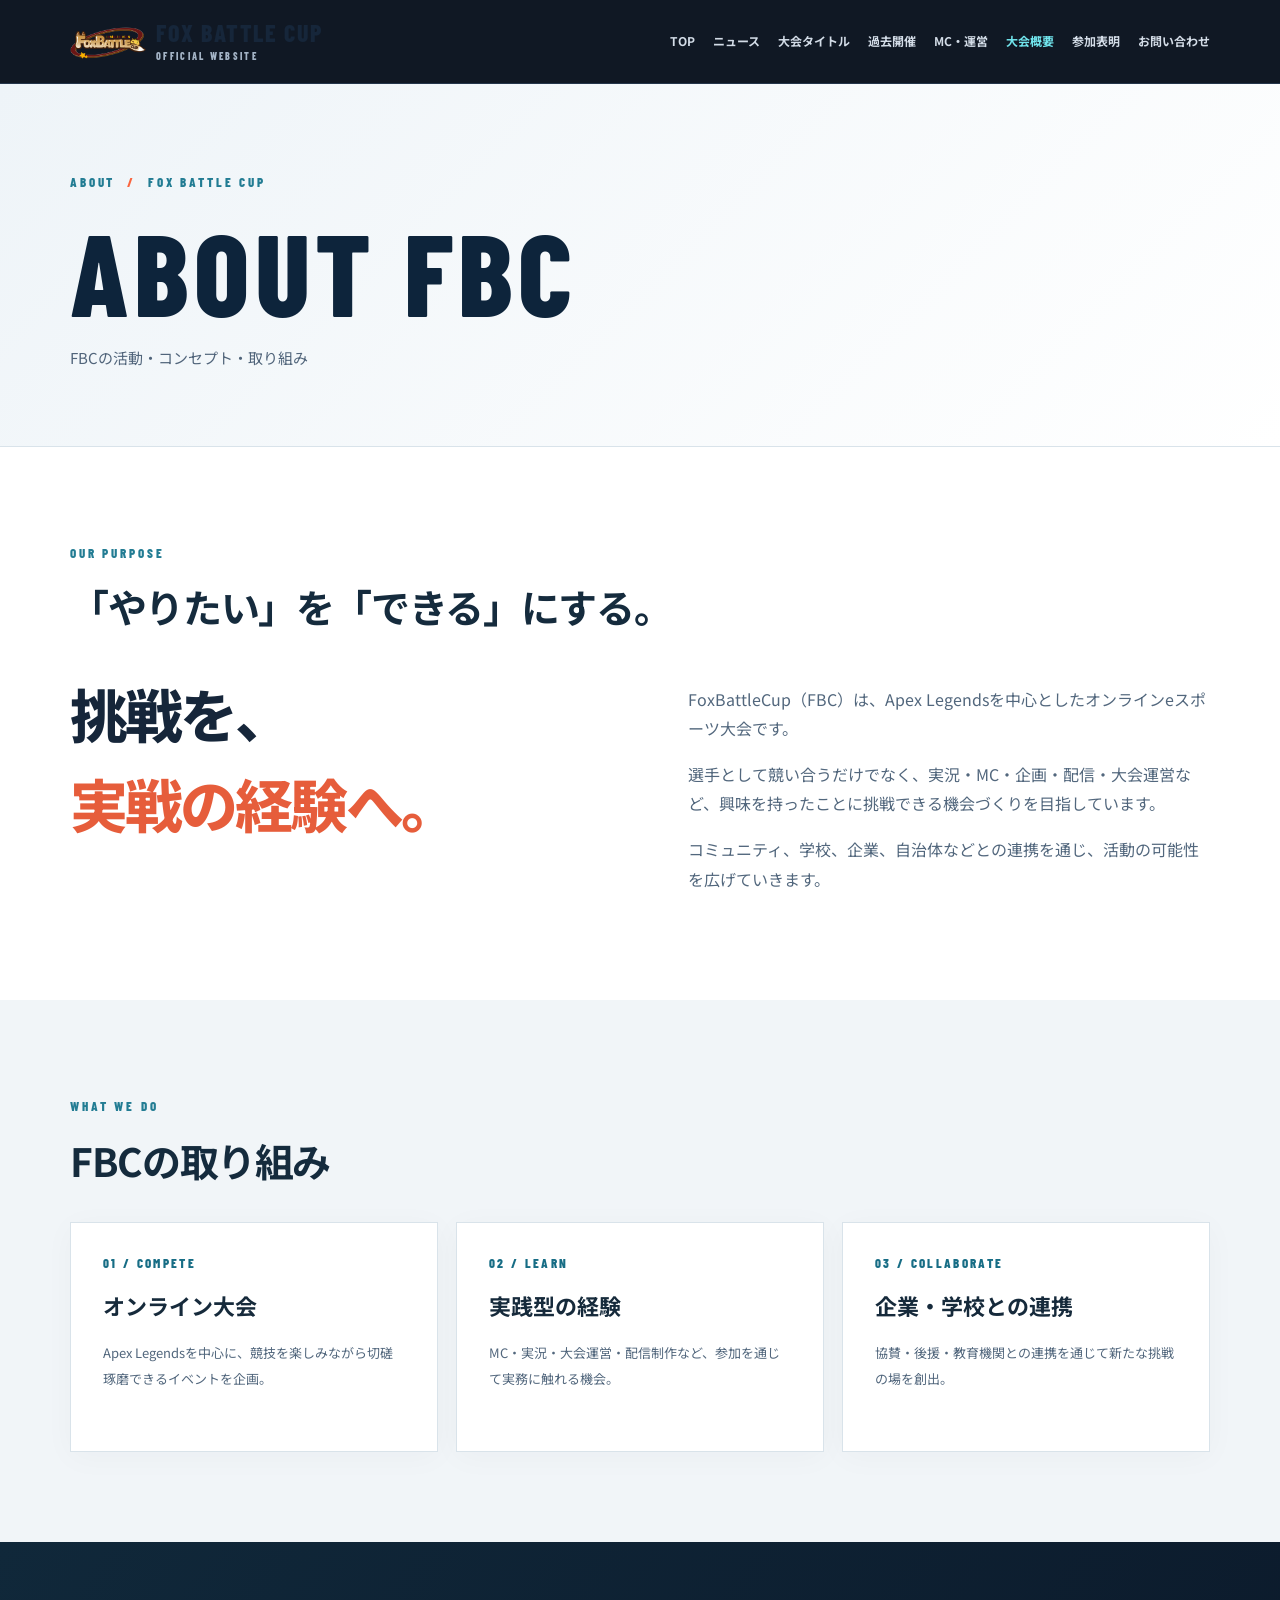
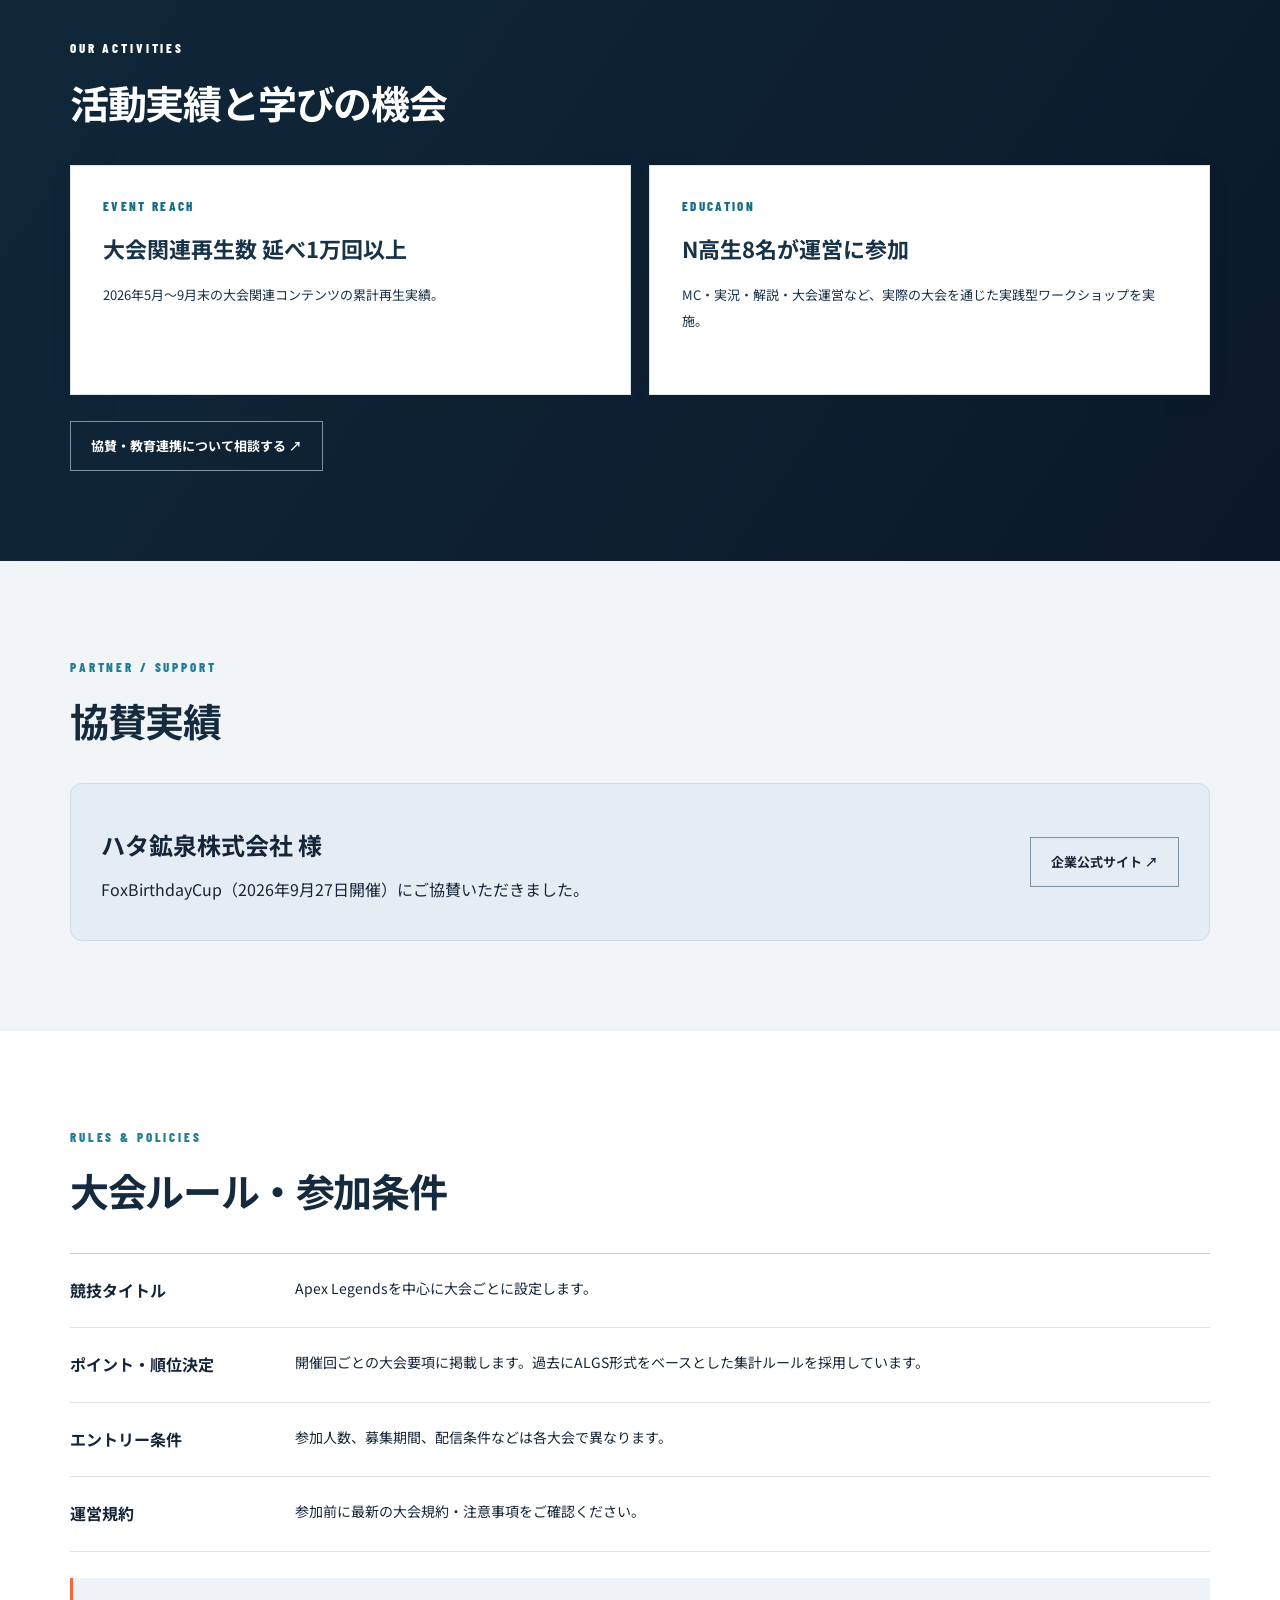
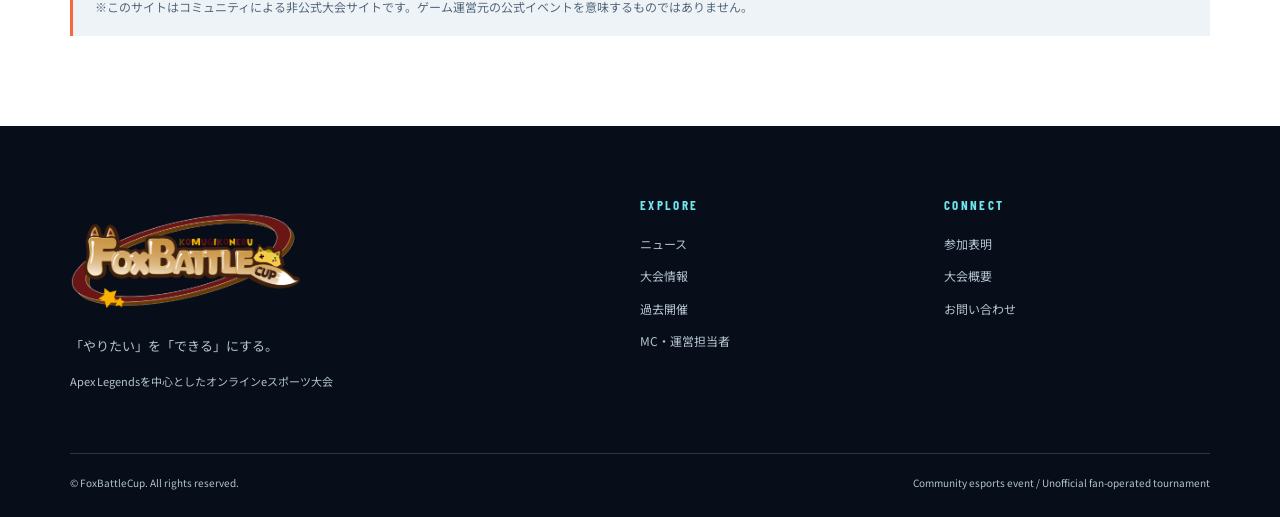
==== commit 6995984f: "Add files via upload" ====
--- a/about.html
+++ b/about.html
@@ -1,3 +1,2 @@
 <!DOCTYPE html>
-
-<html lang="ja"><head><meta charset="utf-8"/><meta content="width=device-width,initial-scale=1" name="viewport"/><meta content="FoxBattleCup公式サイト。Apex Legendsを中心としたオンラインeスポーツ大会。大会情報、参加表明、ニュースを掲載。" name="description"/><meta content="#0a1323" name="theme-color"/><title>ABOUT FBC | FoxBattleCup</title><link href="assets/style.css" rel="stylesheet"/></head><body class="theme-light"><a class="skip" href="#content">本文へ移動</a><header class="site-header"><div class="container header-inner"><a aria-label="FoxBattleCup トップ" class="brand" href="index.html"><img alt="FoxBattleCup 大会公式ロゴ" class="brand-image" src="assets/fbc-logo.png"/><span class="brand-words">FOX BATTLE CUP<small>OFFICIAL WEBSITE</small></span></a><button aria-controls="site-nav" aria-expanded="false" aria-label="メニューを開く" class="menu-button" type="button">☰ <span>MENU</span></button><nav aria-label="メインメニュー" class="nav" id="site-nav"><a href="index.html">TOP</a><a href="news.html">ニュース</a><a href="tournaments.html">大会タイトル</a><a href="archive.html">過去開催</a><a aria-current="page" href="about.html">大会概要</a><a href="entry.html">参加表明</a><a href="contact.html">お問い合わせ</a></nav></div></header><main id="content"><section class="page-hero"><div class="container"><span class="overline">ABOUT <span class="slash">/</span> FOX BATTLE CUP</span><h1>ABOUT FBC</h1><p>FBCの活動・コンセプト・取り組み</p></div></section><section class="section"><div class="container"><div class="section-heading"><span class="overline">OUR PURPOSE</span><h2>「やりたい」を「できる」にする。</h2></div><div class="about-intro"><p class="statement">挑戦を、<br/><span>実戦の経験へ。</span></p><div><p>FoxBattleCup（FBC）は、Apex Legendsを中心としたオンラインeスポーツ大会です。</p><p>選手として競い合うだけでなく、実況・MC・企画・配信・大会運営など、興味を持ったことに挑戦できる機会づくりを目指しています。</p><p>コミュニティ、学校、企業、自治体などとの連携を通じ、活動の可能性を広げていきます。</p></div></div></div></section><section class="section surface-alt"><div class="container"><div class="section-heading"><span class="overline">WHAT WE DO</span><h2>FBCの取り組み</h2></div><div class="cards three"><article class="card"><div class="card-eyebrow">01 / COMPETE</div><h3>オンライン大会</h3><p>Apex Legendsを中心に、競技を楽しみながら切磋琢磨できるイベントを企画。</p></article><article class="card"><div class="card-eyebrow">02 / LEARN</div><h3>実践型の経験</h3><p>MC・実況・大会運営・配信制作など、参加を通じて実務に触れる機会。</p></article><article class="card"><div class="card-eyebrow">03 / COLLABORATE</div><h3>企業・学校との連携</h3><p>協賛・後援・教育機関との連携を通じて新たな挑戦の場を創出。</p></article></div></div></section><section class="section impact-section"><div class="container"><div class="section-heading"><span class="overline">OUR ACTIVITIES</span><h2>活動実績と学びの機会</h2></div><div class="cards two"><article class="card"><div class="card-eyebrow">EVENT REACH</div><h3>大会関連再生数 延べ1万回以上</h3><p>2026年5月〜9月末の大会関連コンテンツの累計再生実績。</p></article><article class="card"><div class="card-eyebrow">EDUCATION</div><h3>N高生8名が運営に参加</h3><p>MC・実況・解説・大会運営など、実際の大会を通じた実践型ワークショップを実施。</p></article></div><div class="section-action"><a class="btn outline" href="contact.html">協賛・教育連携について相談する ↗</a></div></div></section><section class="section surface-alt"><div class="container"><div class="section-heading"><span class="overline">PARTNER / SUPPORT</span><h2>協賛実績</h2></div><div class="partner-panel"><div><h3>ハタ鉱泉株式会社 様</h3><p>FoxBirthdayCup（2026年9月27日開催）にご協賛いただきました。</p></div><a class="btn outline" href="https://www.hata-kosen.co.jp/" rel="noopener noreferrer" target="_blank">企業公式サイト ↗</a></div></div></section><section class="section"><div class="container"><div class="section-heading"><span class="overline">RULES &amp; POLICIES</span><h2>大会ルール・参加条件</h2></div><div class="rule-list"><div><strong>競技タイトル</strong><p>Apex Legendsを中心に大会ごとに設定します。</p></div><div><strong>ポイント・順位決定</strong><p>開催回ごとの大会要項に掲載します。過去にALGS形式をベースとした集計ルールを採用しています。</p></div><div><strong>エントリー条件</strong><p>参加人数、募集期間、配信条件などは各大会で異なります。</p></div><div><strong>運営規約</strong><p>参加前に最新の大会規約・注意事項をご確認ください。</p></div></div><div class="note">※このサイトはコミュニティによる非公式大会サイトです。ゲーム運営元の公式イベントを意味するものではありません。</div></div></section></main><footer class="site-footer"><div class="container footer-grid"><div><img alt="FoxBattleCup" class="footer-brand-image" src="assets/fbc-logo.png"/><p>「やりたい」を「できる」にする。</p><p class="fine">Apex Legendsを中心としたオンラインeスポーツ大会</p></div><div><div class="footer-heading">EXPLORE</div><a href="news.html">ニュース</a><a href="tournaments.html">大会情報</a><a href="archive.html">過去開催</a></div><div><div class="footer-heading">CONNECT</div><a href="entry.html">参加表明</a><a href="about.html">大会概要</a><a href="contact.html">お問い合わせ</a></div></div><div class="container footer-bottom"><span>© FoxBattleCup. All rights reserved.</span><span>Community esports event / Unofficial fan-operated tournament</span></div></footer><script src="assets/config.js"></script><script defer="" src="assets/site.js"></script></body></html>+<html lang="ja"><head><meta charset="utf-8"/><meta content="width=device-width,initial-scale=1" name="viewport"/><meta content="FoxBattleCup公式サイト。Apex Legendsを中心としたオンラインeスポーツ大会。大会情報、参加表明、ニュースを掲載。" name="description"/><meta content="#0a1323" name="theme-color"/><title>ABOUT FBC | FoxBattleCup</title><link href="assets/style.css" rel="stylesheet"/></head><body class="theme-light"><a class="skip" href="#content">本文へ移動</a><header class="site-header"><div class="container header-inner"><a aria-label="FoxBattleCup トップ" class="brand" href="index.html"><img alt="FoxBattleCup 大会公式ロゴ" class="brand-image" src="assets/fbc-logo.png"/><span class="brand-words">FOX BATTLE CUP<small>OFFICIAL WEBSITE</small></span></a><button aria-controls="site-nav" aria-expanded="false" aria-label="メニューを開く" class="menu-button" type="button">☰ <span>MENU</span></button><nav aria-label="メインメニュー" class="nav" id="site-nav"><a href="index.html">TOP</a><a href="news.html">ニュース</a><a href="tournaments.html">大会タイトル</a><a href="archive.html">過去開催</a><a href="staff.html">MC・運営</a><a aria-current="page" href="about.html">大会概要</a><a href="entry.html">参加表明</a><a href="contact.html">お問い合わせ</a></nav></div></header><main id="content"><section class="page-hero"><div class="container"><span class="overline">ABOUT <span class="slash">/</span> FOX BATTLE CUP</span><h1>ABOUT FBC</h1><p>FBCの活動・コンセプト・取り組み</p></div></section><section class="section"><div class="container"><div class="section-heading"><span class="overline">OUR PURPOSE</span><h2>「やりたい」を「できる」にする。</h2></div><div class="about-intro"><p class="statement">挑戦を、<br/><span>実戦の経験へ。</span></p><div><p>FoxBattleCup（FBC）は、Apex Legendsを中心としたオンラインeスポーツ大会です。</p><p>選手として競い合うだけでなく、実況・MC・企画・配信・大会運営など、興味を持ったことに挑戦できる機会づくりを目指しています。</p><p>コミュニティ、学校、企業、自治体などとの連携を通じ、活動の可能性を広げていきます。</p></div></div></div></section><section class="section surface-alt"><div class="container"><div class="section-heading"><span class="overline">WHAT WE DO</span><h2>FBCの取り組み</h2></div><div class="cards three"><article class="card"><div class="card-eyebrow">01 / COMPETE</div><h3>オンライン大会</h3><p>Apex Legendsを中心に、競技を楽しみながら切磋琢磨できるイベントを企画。</p></article><article class="card"><div class="card-eyebrow">02 / LEARN</div><h3>実践型の経験</h3><p>MC・実況・大会運営・配信制作など、参加を通じて実務に触れる機会。</p></article><article class="card"><div class="card-eyebrow">03 / COLLABORATE</div><h3>企業・学校との連携</h3><p>協賛・後援・教育機関との連携を通じて新たな挑戦の場を創出。</p></article></div></div></section><section class="section impact-section"><div class="container"><div class="section-heading"><span class="overline">OUR ACTIVITIES</span><h2>活動実績と学びの機会</h2></div><div class="cards two"><article class="card"><div class="card-eyebrow">EVENT REACH</div><h3>大会関連再生数 延べ1万回以上</h3><p>2026年5月〜9月末の大会関連コンテンツの累計再生実績。</p></article><article class="card"><div class="card-eyebrow">EDUCATION</div><h3>N高生8名が運営に参加</h3><p>MC・実況・解説・大会運営など、実際の大会を通じた実践型ワークショップを実施。</p></article></div><div class="section-action"><a class="btn outline" href="contact.html">協賛・教育連携について相談する ↗</a></div></div></section><section class="section surface-alt"><div class="container"><div class="section-heading"><span class="overline">PARTNER / SUPPORT</span><h2>協賛実績</h2></div><div class="partner-panel"><div><h3>ハタ鉱泉株式会社 様</h3><p>FoxBirthdayCup（2026年9月27日開催）にご協賛いただきました。</p></div><a class="btn outline" href="https://www.hata-kosen.co.jp/" rel="noopener noreferrer" target="_blank">企業公式サイト ↗</a></div></div></section><section class="section"><div class="container"><div class="section-heading"><span class="overline">RULES &amp; POLICIES</span><h2>大会ルール・参加条件</h2></div><div class="rule-list"><div><strong>競技タイトル</strong><p>Apex Legendsを中心に大会ごとに設定します。</p></div><div><strong>ポイント・順位決定</strong><p>開催回ごとの大会要項に掲載します。過去にALGS形式をベースとした集計ルールを採用しています。</p></div><div><strong>エントリー条件</strong><p>参加人数、募集期間、配信条件などは各大会で異なります。</p></div><div><strong>運営規約</strong><p>参加前に最新の大会規約・注意事項をご確認ください。</p></div></div><div class="note">※このサイトはコミュニティによる非公式大会サイトです。ゲーム運営元の公式イベントを意味するものではありません。</div></div></section></main><footer class="site-footer"><div class="container footer-grid"><div><img alt="FoxBattleCup" class="footer-brand-image" src="assets/fbc-logo.png"/><p>「やりたい」を「できる」にする。</p><p class="fine">Apex Legendsを中心としたオンラインeスポーツ大会</p></div><div><div class="footer-heading">EXPLORE</div><a href="news.html">ニュース</a><a href="tournaments.html">大会情報</a><a href="archive.html">過去開催</a><a href="staff.html">MC・運営担当者</a></div><div><div class="footer-heading">CONNECT</div><a href="entry.html">参加表明</a><a href="about.html">大会概要</a><a href="contact.html">お問い合わせ</a></div></div><div class="container footer-bottom"><span>© FoxBattleCup. All rights reserved.</span><span>Community esports event / Unofficial fan-operated tournament</span></div></footer><script src="assets/config.js"></script><script defer="" src="assets/site.js"></script></body></html>
--- a/assets/style.css
+++ b/assets/style.css
@@ -19,3 +19,21 @@
 
 /* FBC v4 brand and archive */
 .brand-image{display:block;width:76px;height:46px;object-fit:contain;flex-shrink:0}.brand{gap:10px}.footer-brand-image{display:block;width:min(300px,100%);height:auto;max-height:130px;object-fit:contain;object-position:left center}.hero-logo{width:min(510px,90%);height:auto;display:block;object-fit:contain;margin:10px 0 23px;filter:drop-shadow(0 18px 30px rgba(0,0,0,.23))}.history-grid{display:grid;grid-template-columns:repeat(2,minmax(0,1fr));gap:20px}.history-card{background:rgba(125,156,196,.06);border:1px solid rgba(150,171,199,.25);padding:27px;border-radius:12px}.history-card-meta{display:flex;gap:16px;flex-wrap:wrap;align-items:center;font-size:.83rem;letter-spacing:.04em;opacity:.85}.history-tag{font-size:.69rem;border:1px solid currentColor;padding:4px 8px;border-radius:4px}.history-card h3{font-size:clamp(1.35rem,2.3vw,1.85rem);margin:15px 0 7px}.history-card p{margin:8px 0 14px;line-height:1.7}.history-date{font-size:.85rem;opacity:.85}.history-card .btn{margin-top:9px}.partner-panel{display:flex;gap:20px;align-items:center;justify-content:space-between;padding:30px;border-radius:12px;background:rgba(126,157,196,.09);border:1px solid rgba(151,171,196,.25);margin-top:18px}.partner-panel h3{font-size:1.5rem;margin:9px 0}.partner-panel p{margin:7px 0;line-height:1.65}.sponsor-archive{margin-top:32px}@media(max-width:760px){.history-grid{grid-template-columns:1fr}.partner-panel{align-items:flex-start;flex-direction:column}.brand-image{width:62px;height:43px}.hero-logo{width:min(380px,95%)}.history-card{padding:21px}}
+
+/* Ver.4.1: tournament-title page only. Headings +30%; body copy -50%. */
+.tournament-typography .page-hero h1{font-size:clamp(48px,11.7vw,153.4px)}
+.tournament-typography .section-heading h2{font-size:clamp(33.8px,4.42vw,50.7px)}
+.tournament-typography .event-card h3{font-size:28.6px}
+.tournament-typography .steps strong{font-size:20.8px}
+.tournament-typography .page-hero p{font-size:7.5px}
+.tournament-typography .event-card p:not(.date-display){font-size:6.5px}
+.tournament-typography .event-card .date-display{font-size:32px!important;line-height:1.4}
+.tournament-typography .event-card .date-display span{font-size:12.5px}
+.tournament-typography .steps p{font-size:6.5px}
+.tournament-typography .note{font-size:6px}
+@media(max-width:720px){.tournament-typography .page-hero h1{font-size:clamp(38px,10vw,92px);overflow-wrap:anywhere}.tournament-typography .event-card h3{font-size:clamp(23px,5vw,28.6px)}}
+
+/* Ver.4.1 revision: event detail rows and two requested text size changes. */
+.tournament-typography .event-card .date-display .event-detail-line{display:block;font-weight:900;overflow-wrap:anywhere}
+.tournament-typography .event-card p.season-copy{font-size:12.675px} /* 前版 8.45px × 1.50 */
+.tournament-typography .note{font-size:12.6px} /* 前版 8.4px × 1.50 */
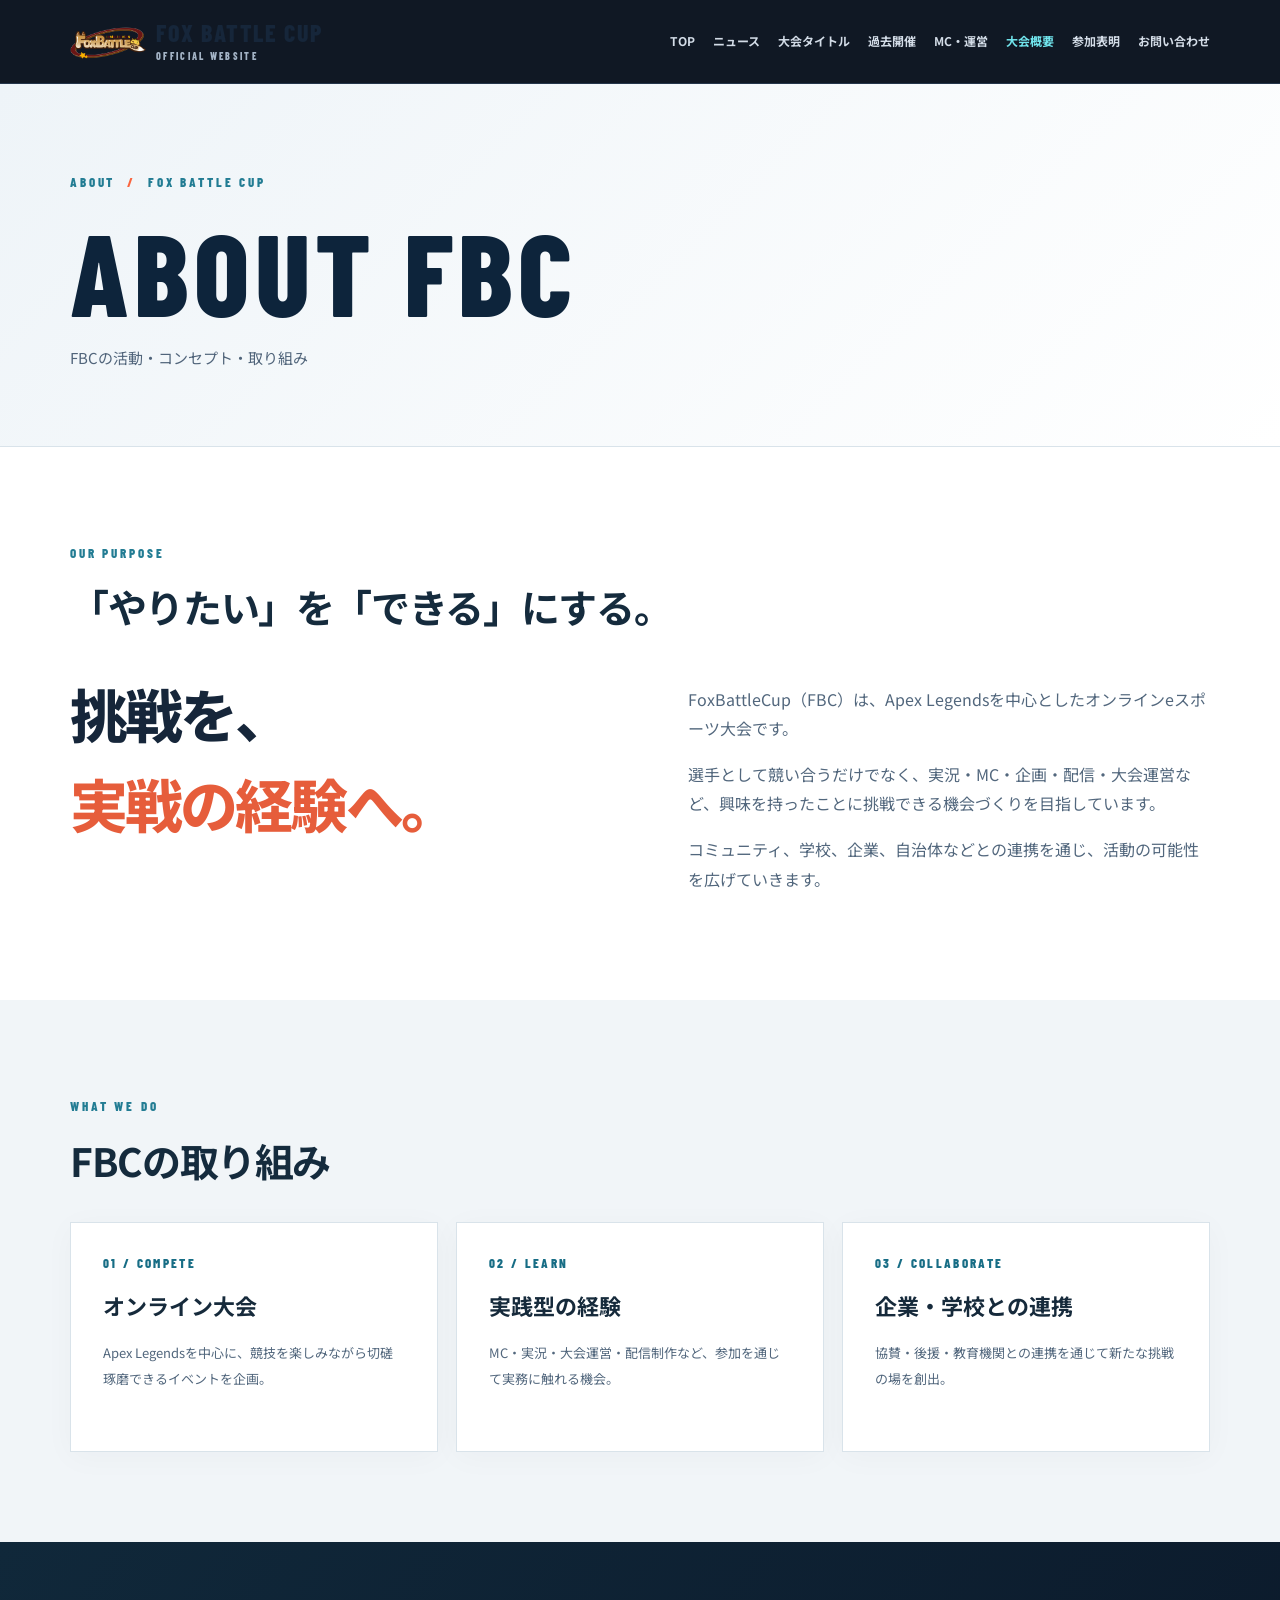
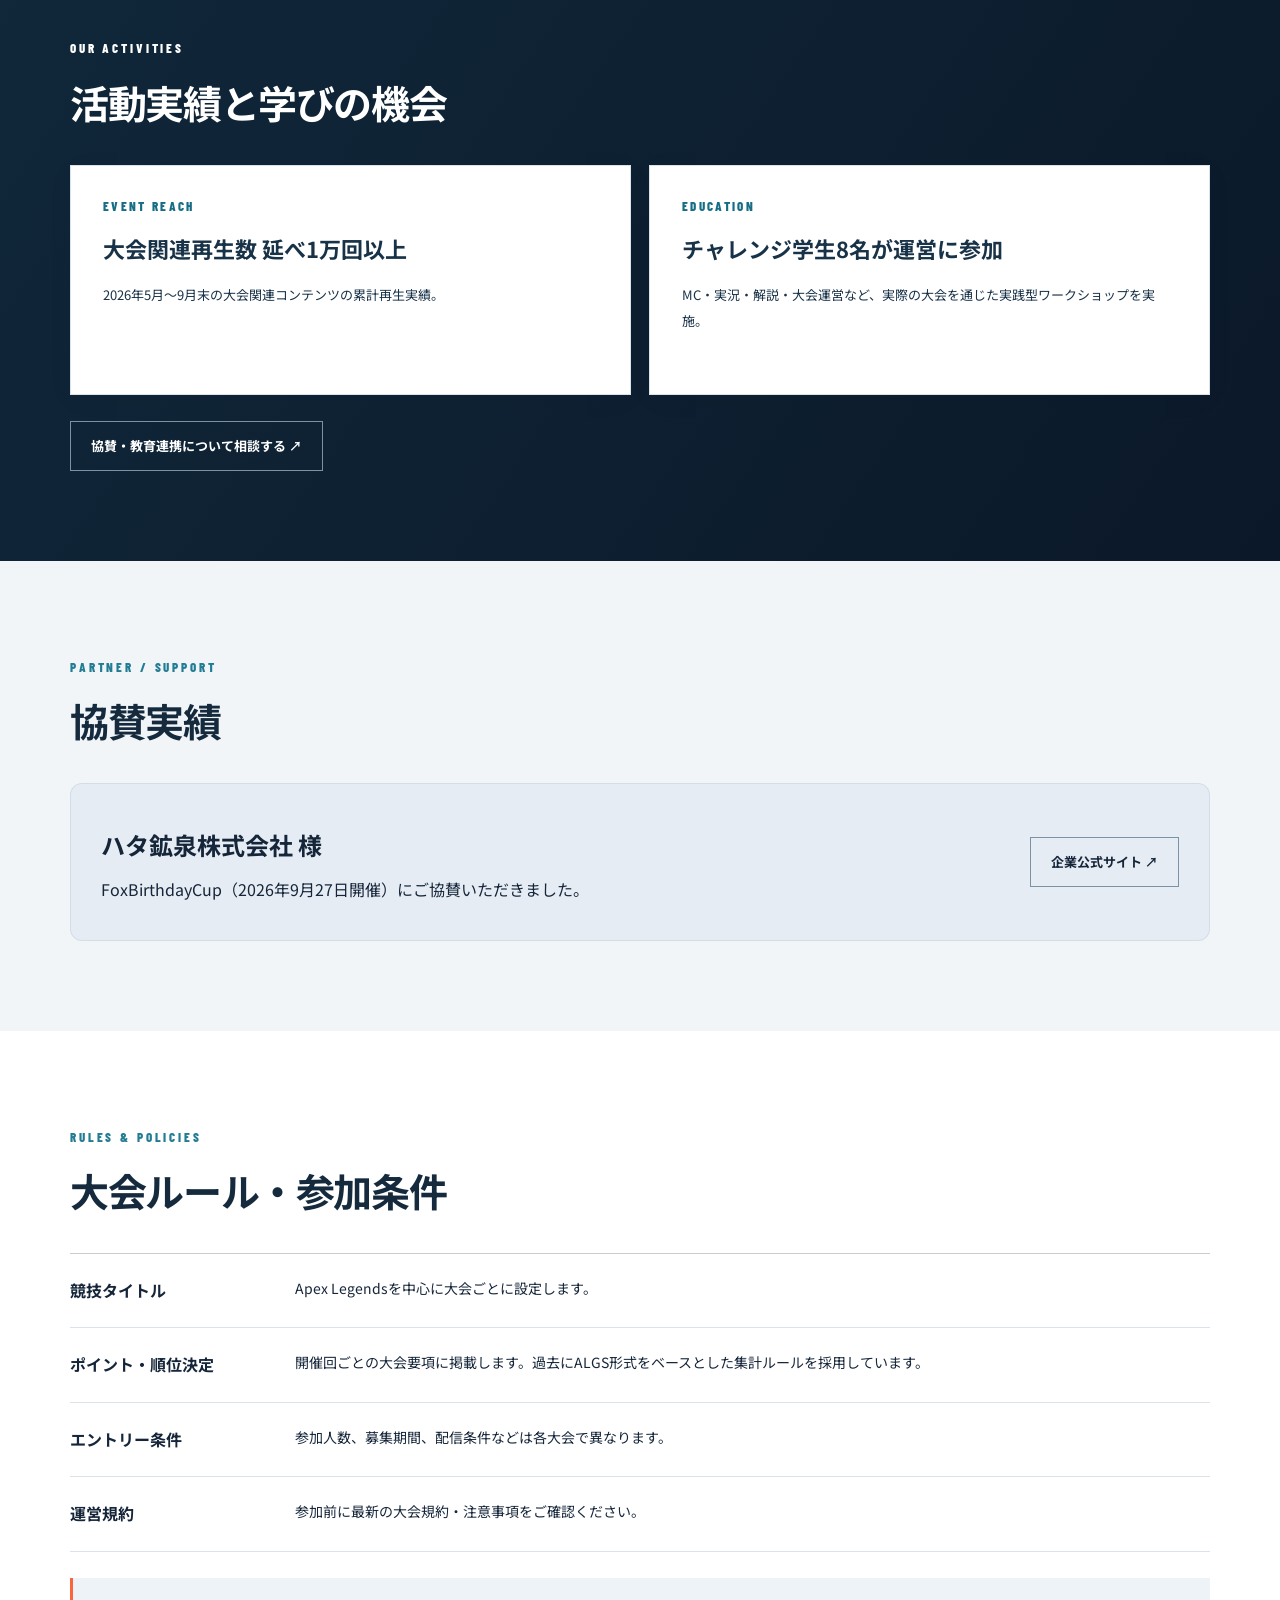
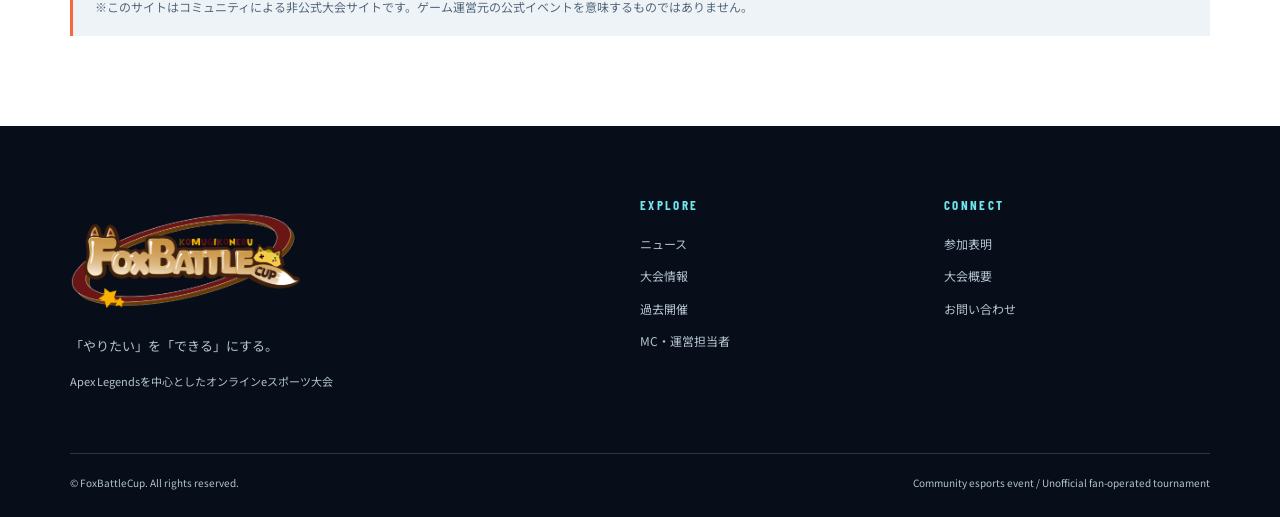
==== commit c3ed2f66: "Add files via upload" ====
--- a/about.html
+++ b/about.html
@@ -1,2 +1,2 @@
 <!DOCTYPE html>
-<html lang="ja"><head><meta charset="utf-8"/><meta content="width=device-width,initial-scale=1" name="viewport"/><meta content="FoxBattleCup公式サイト。Apex Legendsを中心としたオンラインeスポーツ大会。大会情報、参加表明、ニュースを掲載。" name="description"/><meta content="#0a1323" name="theme-color"/><title>ABOUT FBC | FoxBattleCup</title><link href="assets/style.css" rel="stylesheet"/></head><body class="theme-light"><a class="skip" href="#content">本文へ移動</a><header class="site-header"><div class="container header-inner"><a aria-label="FoxBattleCup トップ" class="brand" href="index.html"><img alt="FoxBattleCup 大会公式ロゴ" class="brand-image" src="assets/fbc-logo.png"/><span class="brand-words">FOX BATTLE CUP<small>OFFICIAL WEBSITE</small></span></a><button aria-controls="site-nav" aria-expanded="false" aria-label="メニューを開く" class="menu-button" type="button">☰ <span>MENU</span></button><nav aria-label="メインメニュー" class="nav" id="site-nav"><a href="index.html">TOP</a><a href="news.html">ニュース</a><a href="tournaments.html">大会タイトル</a><a href="archive.html">過去開催</a><a href="staff.html">MC・運営</a><a aria-current="page" href="about.html">大会概要</a><a href="entry.html">参加表明</a><a href="contact.html">お問い合わせ</a></nav></div></header><main id="content"><section class="page-hero"><div class="container"><span class="overline">ABOUT <span class="slash">/</span> FOX BATTLE CUP</span><h1>ABOUT FBC</h1><p>FBCの活動・コンセプト・取り組み</p></div></section><section class="section"><div class="container"><div class="section-heading"><span class="overline">OUR PURPOSE</span><h2>「やりたい」を「できる」にする。</h2></div><div class="about-intro"><p class="statement">挑戦を、<br/><span>実戦の経験へ。</span></p><div><p>FoxBattleCup（FBC）は、Apex Legendsを中心としたオンラインeスポーツ大会です。</p><p>選手として競い合うだけでなく、実況・MC・企画・配信・大会運営など、興味を持ったことに挑戦できる機会づくりを目指しています。</p><p>コミュニティ、学校、企業、自治体などとの連携を通じ、活動の可能性を広げていきます。</p></div></div></div></section><section class="section surface-alt"><div class="container"><div class="section-heading"><span class="overline">WHAT WE DO</span><h2>FBCの取り組み</h2></div><div class="cards three"><article class="card"><div class="card-eyebrow">01 / COMPETE</div><h3>オンライン大会</h3><p>Apex Legendsを中心に、競技を楽しみながら切磋琢磨できるイベントを企画。</p></article><article class="card"><div class="card-eyebrow">02 / LEARN</div><h3>実践型の経験</h3><p>MC・実況・大会運営・配信制作など、参加を通じて実務に触れる機会。</p></article><article class="card"><div class="card-eyebrow">03 / COLLABORATE</div><h3>企業・学校との連携</h3><p>協賛・後援・教育機関との連携を通じて新たな挑戦の場を創出。</p></article></div></div></section><section class="section impact-section"><div class="container"><div class="section-heading"><span class="overline">OUR ACTIVITIES</span><h2>活動実績と学びの機会</h2></div><div class="cards two"><article class="card"><div class="card-eyebrow">EVENT REACH</div><h3>大会関連再生数 延べ1万回以上</h3><p>2026年5月〜9月末の大会関連コンテンツの累計再生実績。</p></article><article class="card"><div class="card-eyebrow">EDUCATION</div><h3>N高生8名が運営に参加</h3><p>MC・実況・解説・大会運営など、実際の大会を通じた実践型ワークショップを実施。</p></article></div><div class="section-action"><a class="btn outline" href="contact.html">協賛・教育連携について相談する ↗</a></div></div></section><section class="section surface-alt"><div class="container"><div class="section-heading"><span class="overline">PARTNER / SUPPORT</span><h2>協賛実績</h2></div><div class="partner-panel"><div><h3>ハタ鉱泉株式会社 様</h3><p>FoxBirthdayCup（2026年9月27日開催）にご協賛いただきました。</p></div><a class="btn outline" href="https://www.hata-kosen.co.jp/" rel="noopener noreferrer" target="_blank">企業公式サイト ↗</a></div></div></section><section class="section"><div class="container"><div class="section-heading"><span class="overline">RULES &amp; POLICIES</span><h2>大会ルール・参加条件</h2></div><div class="rule-list"><div><strong>競技タイトル</strong><p>Apex Legendsを中心に大会ごとに設定します。</p></div><div><strong>ポイント・順位決定</strong><p>開催回ごとの大会要項に掲載します。過去にALGS形式をベースとした集計ルールを採用しています。</p></div><div><strong>エントリー条件</strong><p>参加人数、募集期間、配信条件などは各大会で異なります。</p></div><div><strong>運営規約</strong><p>参加前に最新の大会規約・注意事項をご確認ください。</p></div></div><div class="note">※このサイトはコミュニティによる非公式大会サイトです。ゲーム運営元の公式イベントを意味するものではありません。</div></div></section></main><footer class="site-footer"><div class="container footer-grid"><div><img alt="FoxBattleCup" class="footer-brand-image" src="assets/fbc-logo.png"/><p>「やりたい」を「できる」にする。</p><p class="fine">Apex Legendsを中心としたオンラインeスポーツ大会</p></div><div><div class="footer-heading">EXPLORE</div><a href="news.html">ニュース</a><a href="tournaments.html">大会情報</a><a href="archive.html">過去開催</a><a href="staff.html">MC・運営担当者</a></div><div><div class="footer-heading">CONNECT</div><a href="entry.html">参加表明</a><a href="about.html">大会概要</a><a href="contact.html">お問い合わせ</a></div></div><div class="container footer-bottom"><span>© FoxBattleCup. All rights reserved.</span><span>Community esports event / Unofficial fan-operated tournament</span></div></footer><script src="assets/config.js"></script><script defer="" src="assets/site.js"></script></body></html>+<html lang="ja"><head><meta charset="utf-8"/><meta content="width=device-width,initial-scale=1" name="viewport"/><meta content="FoxBattleCup公式サイト。Apex Legendsを中心としたオンラインeスポーツ大会。大会情報、参加表明、ニュースを掲載。" name="description"/><meta content="#0a1323" name="theme-color"/><title>ABOUT FBC | FoxBattleCup</title><link href="assets/style.css" rel="stylesheet"/></head><body class="theme-light"><a class="skip" href="#content">本文へ移動</a><header class="site-header"><div class="container header-inner"><a aria-label="FoxBattleCup トップ" class="brand" href="index.html"><img alt="FoxBattleCup 大会公式ロゴ" class="brand-image" src="assets/fbc-logo.png"/><span class="brand-words">FOX BATTLE CUP<small>OFFICIAL WEBSITE</small></span></a><button aria-controls="site-nav" aria-expanded="false" aria-label="メニューを開く" class="menu-button" type="button">☰ <span>MENU</span></button><nav aria-label="メインメニュー" class="nav" id="site-nav"><a href="index.html">TOP</a><a href="news.html">ニュース</a><a href="tournaments.html">大会タイトル</a><a href="archive.html">過去開催</a><a href="staff.html">MC・運営</a><a aria-current="page" href="about.html">大会概要</a><a href="entry.html">参加表明</a><a href="contact.html">お問い合わせ</a></nav></div></header><main id="content"><section class="page-hero"><div class="container"><span class="overline">ABOUT <span class="slash">/</span> FOX BATTLE CUP</span><h1>ABOUT FBC</h1><p>FBCの活動・コンセプト・取り組み</p></div></section><section class="section"><div class="container"><div class="section-heading"><span class="overline">OUR PURPOSE</span><h2>「やりたい」を「できる」にする。</h2></div><div class="about-intro"><p class="statement">挑戦を、<br/><span>実戦の経験へ。</span></p><div><p>FoxBattleCup（FBC）は、Apex Legendsを中心としたオンラインeスポーツ大会です。</p><p>選手として競い合うだけでなく、実況・MC・企画・配信・大会運営など、興味を持ったことに挑戦できる機会づくりを目指しています。</p><p>コミュニティ、学校、企業、自治体などとの連携を通じ、活動の可能性を広げていきます。</p></div></div></div></section><section class="section surface-alt"><div class="container"><div class="section-heading"><span class="overline">WHAT WE DO</span><h2>FBCの取り組み</h2></div><div class="cards three"><article class="card"><div class="card-eyebrow">01 / COMPETE</div><h3>オンライン大会</h3><p>Apex Legendsを中心に、競技を楽しみながら切磋琢磨できるイベントを企画。</p></article><article class="card"><div class="card-eyebrow">02 / LEARN</div><h3>実践型の経験</h3><p>MC・実況・大会運営・配信制作など、参加を通じて実務に触れる機会。</p></article><article class="card"><div class="card-eyebrow">03 / COLLABORATE</div><h3>企業・学校との連携</h3><p>協賛・後援・教育機関との連携を通じて新たな挑戦の場を創出。</p></article></div></div></section><section class="section impact-section"><div class="container"><div class="section-heading"><span class="overline">OUR ACTIVITIES</span><h2>活動実績と学びの機会</h2></div><div class="cards two"><article class="card"><div class="card-eyebrow">EVENT REACH</div><h3>大会関連再生数 延べ1万回以上</h3><p>2026年5月〜9月末の大会関連コンテンツの累計再生実績。</p></article><article class="card"><div class="card-eyebrow">EDUCATION</div><h3>チャレンジ学生8名が運営に参加</h3><p>MC・実況・解説・大会運営など、実際の大会を通じた実践型ワークショップを実施。</p></article></div><div class="section-action"><a class="btn outline" href="contact.html">協賛・教育連携について相談する ↗</a></div></div></section><section class="section surface-alt"><div class="container"><div class="section-heading"><span class="overline">PARTNER / SUPPORT</span><h2>協賛実績</h2></div><div class="partner-panel"><div><h3>ハタ鉱泉株式会社 様</h3><p>FoxBirthdayCup（2026年9月27日開催）にご協賛いただきました。</p></div><a class="btn outline" href="https://www.hata-kosen.co.jp/" rel="noopener noreferrer" target="_blank">企業公式サイト ↗</a></div></div></section><section class="section"><div class="container"><div class="section-heading"><span class="overline">RULES &amp; POLICIES</span><h2>大会ルール・参加条件</h2></div><div class="rule-list"><div><strong>競技タイトル</strong><p>Apex Legendsを中心に大会ごとに設定します。</p></div><div><strong>ポイント・順位決定</strong><p>開催回ごとの大会要項に掲載します。過去にALGS形式をベースとした集計ルールを採用しています。</p></div><div><strong>エントリー条件</strong><p>参加人数、募集期間、配信条件などは各大会で異なります。</p></div><div><strong>運営規約</strong><p>参加前に最新の大会規約・注意事項をご確認ください。</p></div></div><div class="note">※このサイトはコミュニティによる非公式大会サイトです。ゲーム運営元の公式イベントを意味するものではありません。</div></div></section></main><footer class="site-footer"><div class="container footer-grid"><div><img alt="FoxBattleCup" class="footer-brand-image" src="assets/fbc-logo.png"/><p>「やりたい」を「できる」にする。</p><p class="fine">Apex Legendsを中心としたオンラインeスポーツ大会</p></div><div><div class="footer-heading">EXPLORE</div><a href="news.html">ニュース</a><a href="tournaments.html">大会情報</a><a href="archive.html">過去開催</a><a href="staff.html">MC・運営担当者</a></div><div><div class="footer-heading">CONNECT</div><a href="entry.html">参加表明</a><a href="about.html">大会概要</a><a href="contact.html">お問い合わせ</a></div></div><div class="container footer-bottom"><span>© FoxBattleCup. All rights reserved.</span><span>Community esports event / Unofficial fan-operated tournament</span></div></footer><script src="assets/config.js"></script><script defer="" src="assets/site.js"></script></body></html>
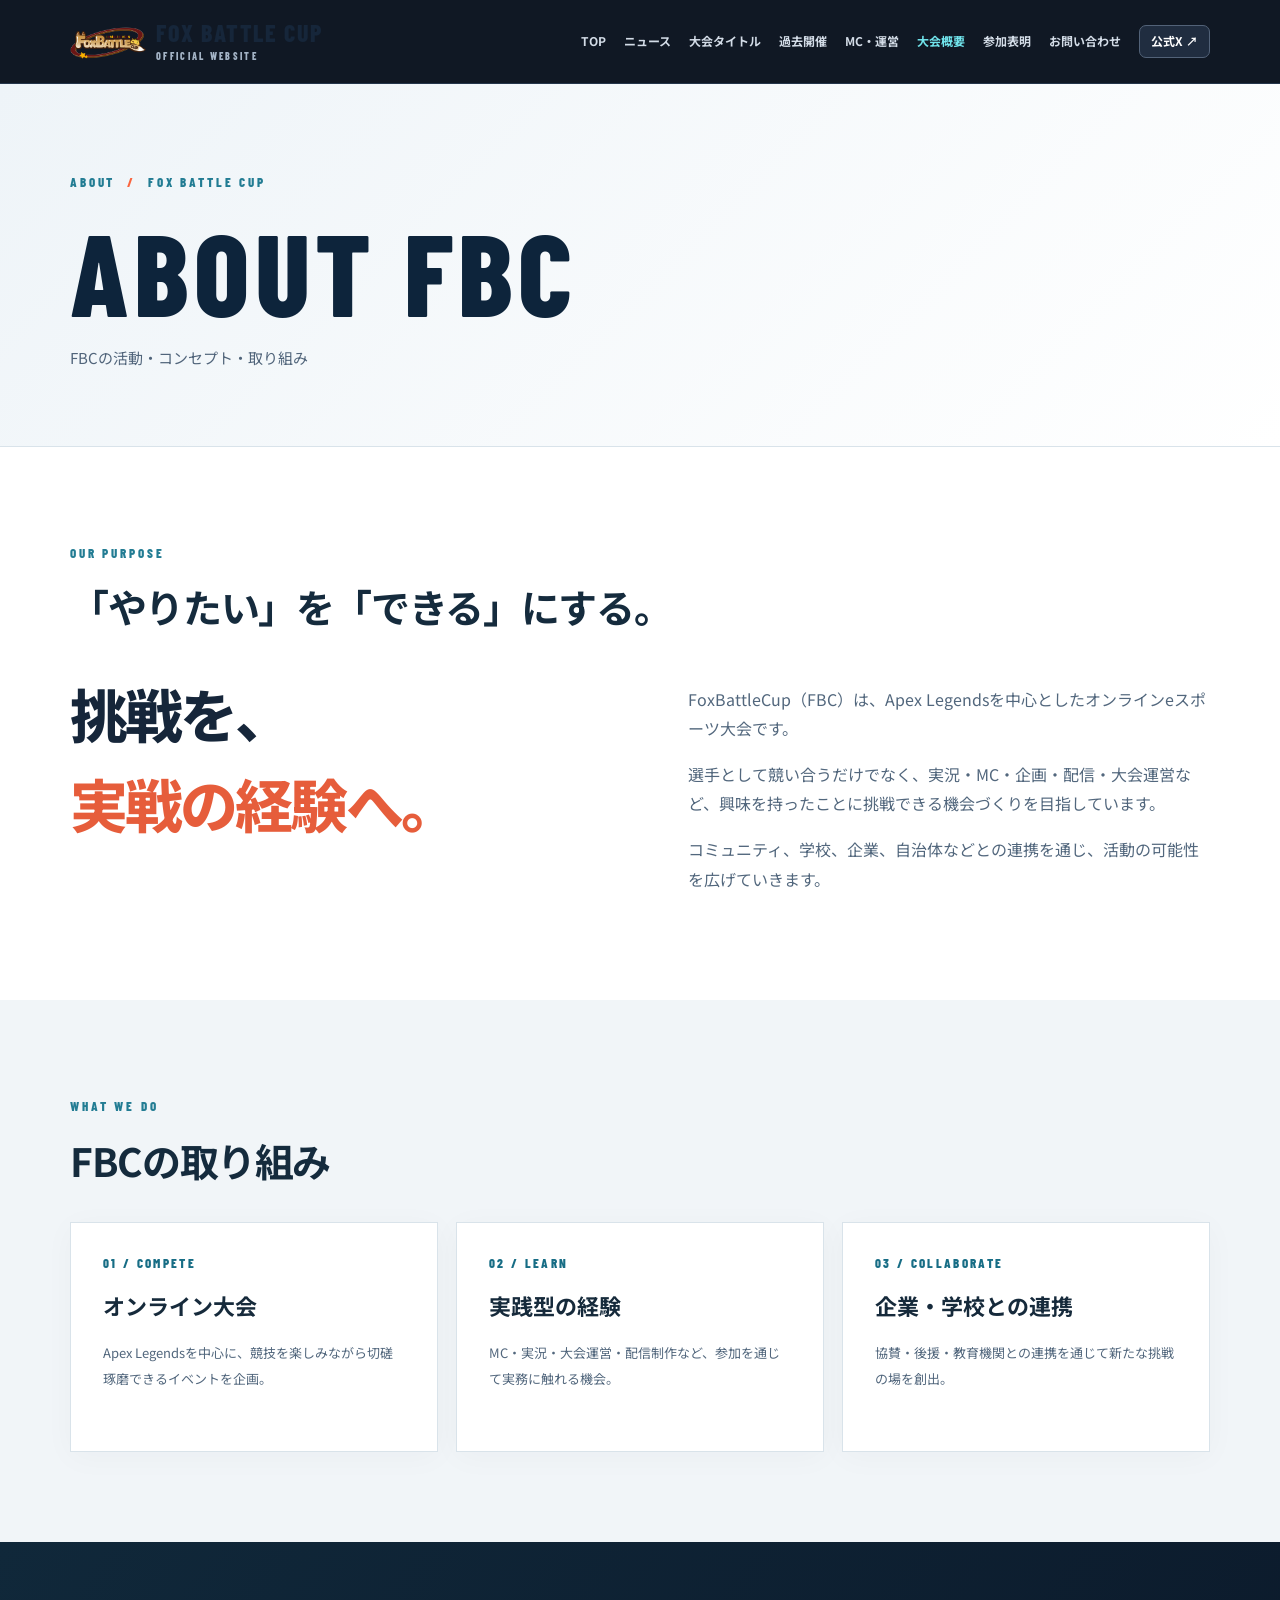
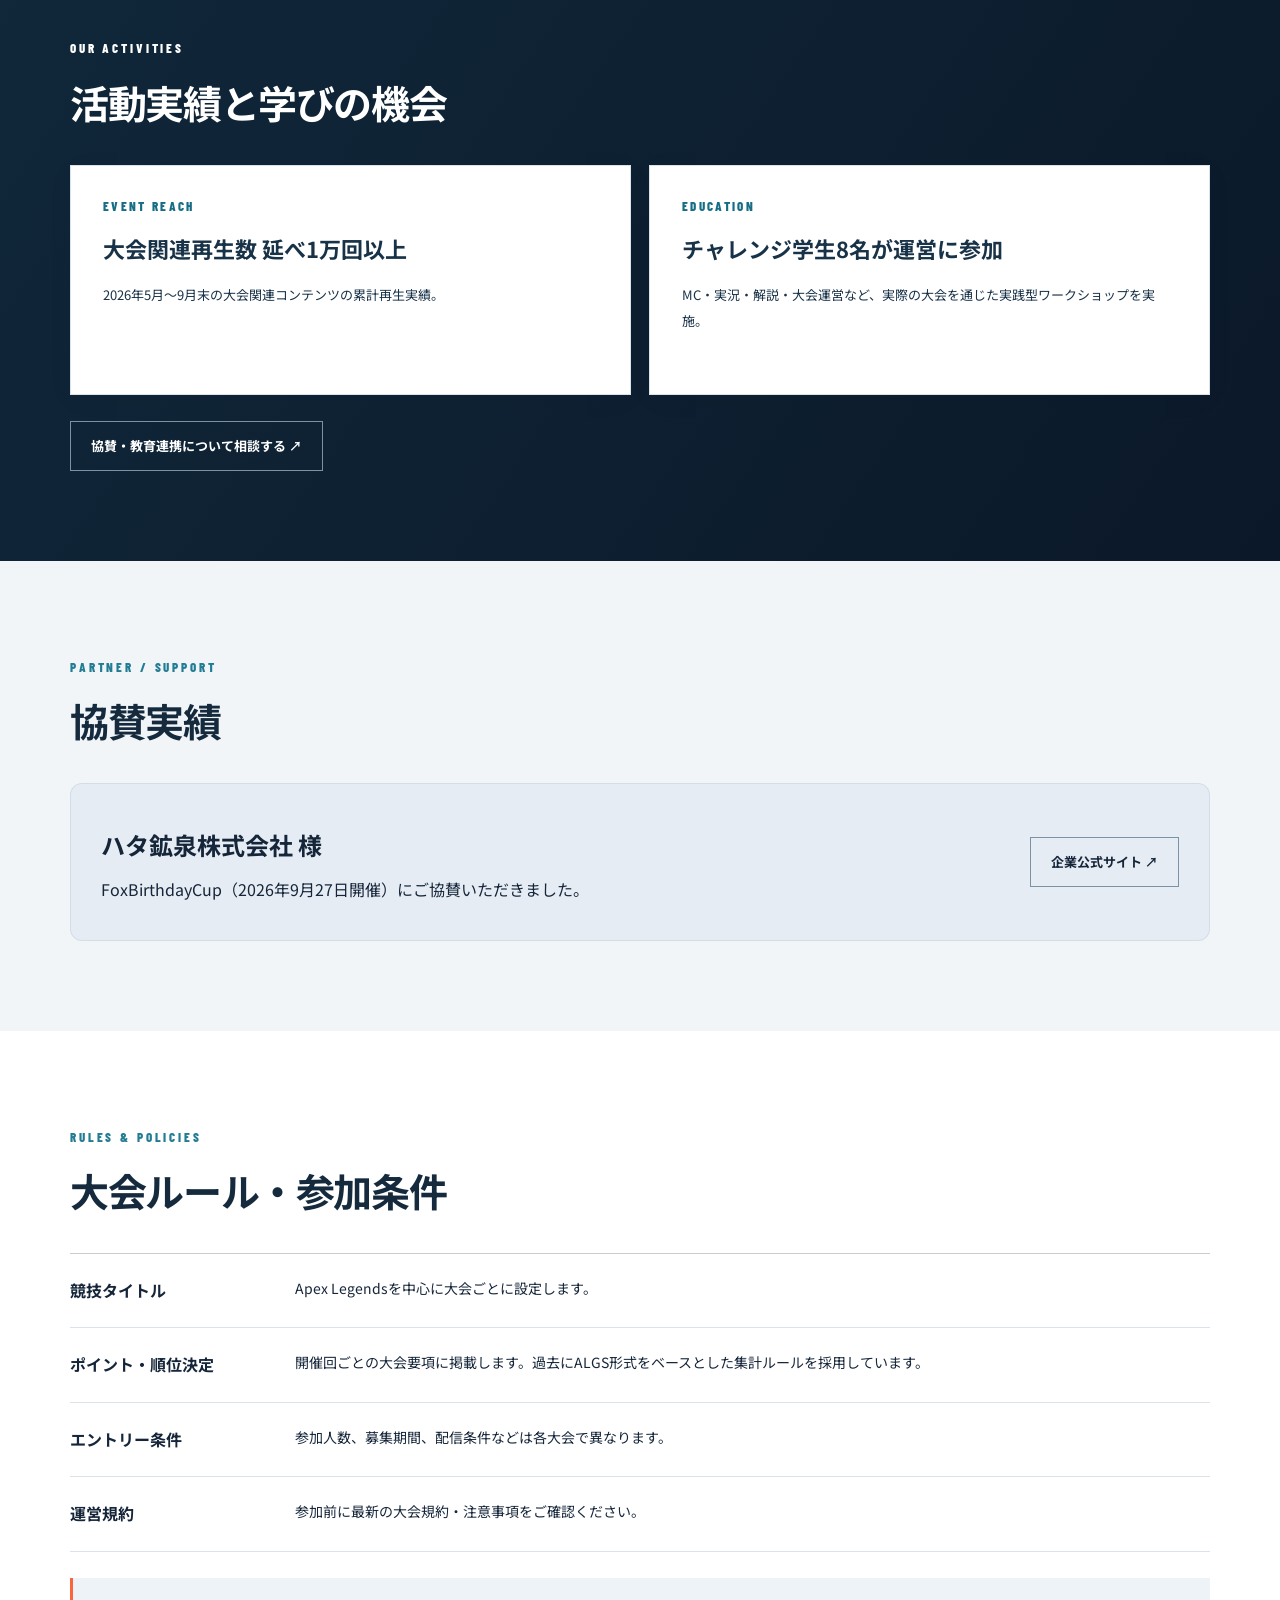
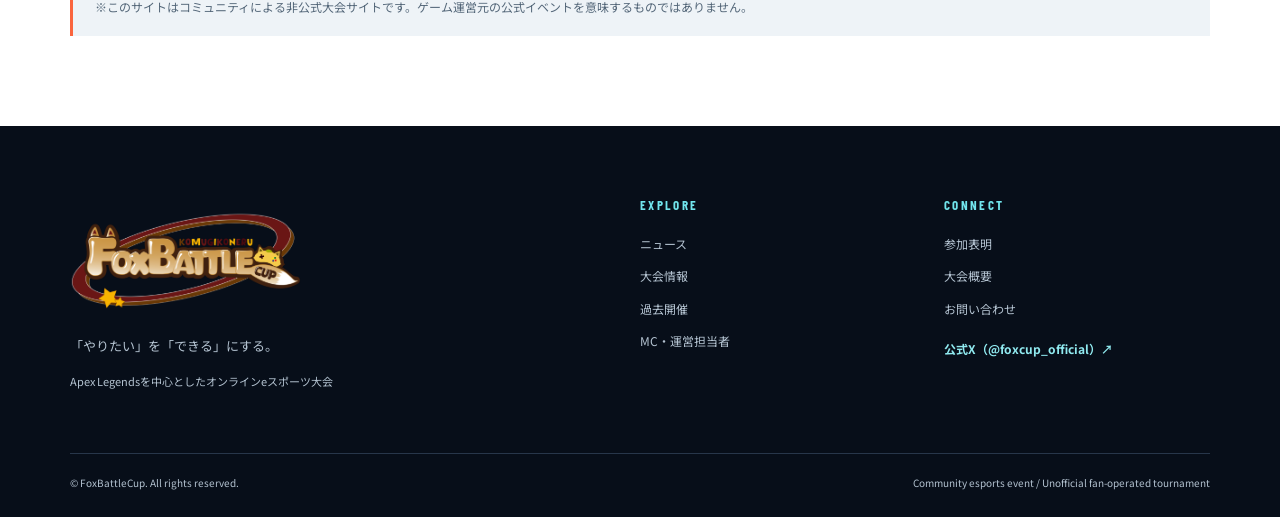
==== commit ed254c62: "Add files via upload" ====
--- a/about.html
+++ b/about.html
@@ -1,2 +1,3 @@
 <!DOCTYPE html>
-<html lang="ja"><head><meta charset="utf-8"/><meta content="width=device-width,initial-scale=1" name="viewport"/><meta content="FoxBattleCup公式サイト。Apex Legendsを中心としたオンラインeスポーツ大会。大会情報、参加表明、ニュースを掲載。" name="description"/><meta content="#0a1323" name="theme-color"/><title>ABOUT FBC | FoxBattleCup</title><link href="assets/style.css" rel="stylesheet"/></head><body class="theme-light"><a class="skip" href="#content">本文へ移動</a><header class="site-header"><div class="container header-inner"><a aria-label="FoxBattleCup トップ" class="brand" href="index.html"><img alt="FoxBattleCup 大会公式ロゴ" class="brand-image" src="assets/fbc-logo.png"/><span class="brand-words">FOX BATTLE CUP<small>OFFICIAL WEBSITE</small></span></a><button aria-controls="site-nav" aria-expanded="false" aria-label="メニューを開く" class="menu-button" type="button">☰ <span>MENU</span></button><nav aria-label="メインメニュー" class="nav" id="site-nav"><a href="index.html">TOP</a><a href="news.html">ニュース</a><a href="tournaments.html">大会タイトル</a><a href="archive.html">過去開催</a><a href="staff.html">MC・運営</a><a aria-current="page" href="about.html">大会概要</a><a href="entry.html">参加表明</a><a href="contact.html">お問い合わせ</a></nav></div></header><main id="content"><section class="page-hero"><div class="container"><span class="overline">ABOUT <span class="slash">/</span> FOX BATTLE CUP</span><h1>ABOUT FBC</h1><p>FBCの活動・コンセプト・取り組み</p></div></section><section class="section"><div class="container"><div class="section-heading"><span class="overline">OUR PURPOSE</span><h2>「やりたい」を「できる」にする。</h2></div><div class="about-intro"><p class="statement">挑戦を、<br/><span>実戦の経験へ。</span></p><div><p>FoxBattleCup（FBC）は、Apex Legendsを中心としたオンラインeスポーツ大会です。</p><p>選手として競い合うだけでなく、実況・MC・企画・配信・大会運営など、興味を持ったことに挑戦できる機会づくりを目指しています。</p><p>コミュニティ、学校、企業、自治体などとの連携を通じ、活動の可能性を広げていきます。</p></div></div></div></section><section class="section surface-alt"><div class="container"><div class="section-heading"><span class="overline">WHAT WE DO</span><h2>FBCの取り組み</h2></div><div class="cards three"><article class="card"><div class="card-eyebrow">01 / COMPETE</div><h3>オンライン大会</h3><p>Apex Legendsを中心に、競技を楽しみながら切磋琢磨できるイベントを企画。</p></article><article class="card"><div class="card-eyebrow">02 / LEARN</div><h3>実践型の経験</h3><p>MC・実況・大会運営・配信制作など、参加を通じて実務に触れる機会。</p></article><article class="card"><div class="card-eyebrow">03 / COLLABORATE</div><h3>企業・学校との連携</h3><p>協賛・後援・教育機関との連携を通じて新たな挑戦の場を創出。</p></article></div></div></section><section class="section impact-section"><div class="container"><div class="section-heading"><span class="overline">OUR ACTIVITIES</span><h2>活動実績と学びの機会</h2></div><div class="cards two"><article class="card"><div class="card-eyebrow">EVENT REACH</div><h3>大会関連再生数 延べ1万回以上</h3><p>2026年5月〜9月末の大会関連コンテンツの累計再生実績。</p></article><article class="card"><div class="card-eyebrow">EDUCATION</div><h3>チャレンジ学生8名が運営に参加</h3><p>MC・実況・解説・大会運営など、実際の大会を通じた実践型ワークショップを実施。</p></article></div><div class="section-action"><a class="btn outline" href="contact.html">協賛・教育連携について相談する ↗</a></div></div></section><section class="section surface-alt"><div class="container"><div class="section-heading"><span class="overline">PARTNER / SUPPORT</span><h2>協賛実績</h2></div><div class="partner-panel"><div><h3>ハタ鉱泉株式会社 様</h3><p>FoxBirthdayCup（2026年9月27日開催）にご協賛いただきました。</p></div><a class="btn outline" href="https://www.hata-kosen.co.jp/" rel="noopener noreferrer" target="_blank">企業公式サイト ↗</a></div></div></section><section class="section"><div class="container"><div class="section-heading"><span class="overline">RULES &amp; POLICIES</span><h2>大会ルール・参加条件</h2></div><div class="rule-list"><div><strong>競技タイトル</strong><p>Apex Legendsを中心に大会ごとに設定します。</p></div><div><strong>ポイント・順位決定</strong><p>開催回ごとの大会要項に掲載します。過去にALGS形式をベースとした集計ルールを採用しています。</p></div><div><strong>エントリー条件</strong><p>参加人数、募集期間、配信条件などは各大会で異なります。</p></div><div><strong>運営規約</strong><p>参加前に最新の大会規約・注意事項をご確認ください。</p></div></div><div class="note">※このサイトはコミュニティによる非公式大会サイトです。ゲーム運営元の公式イベントを意味するものではありません。</div></div></section></main><footer class="site-footer"><div class="container footer-grid"><div><img alt="FoxBattleCup" class="footer-brand-image" src="assets/fbc-logo.png"/><p>「やりたい」を「できる」にする。</p><p class="fine">Apex Legendsを中心としたオンラインeスポーツ大会</p></div><div><div class="footer-heading">EXPLORE</div><a href="news.html">ニュース</a><a href="tournaments.html">大会情報</a><a href="archive.html">過去開催</a><a href="staff.html">MC・運営担当者</a></div><div><div class="footer-heading">CONNECT</div><a href="entry.html">参加表明</a><a href="about.html">大会概要</a><a href="contact.html">お問い合わせ</a></div></div><div class="container footer-bottom"><span>© FoxBattleCup. All rights reserved.</span><span>Community esports event / Unofficial fan-operated tournament</span></div></footer><script src="assets/config.js"></script><script defer="" src="assets/site.js"></script></body></html>+
+<html lang="ja"><head><meta charset="utf-8"/><meta content="width=device-width,initial-scale=1" name="viewport"/><meta content="FoxBattleCup公式サイト。Apex Legendsを中心としたオンラインeスポーツ大会。大会情報、参加表明、ニュースを掲載。" name="description"/><meta content="#0a1323" name="theme-color"/><title>ABOUT FBC | FoxBattleCup</title><link href="assets/style.css" rel="stylesheet"/></head><body class="theme-light"><a class="skip" href="#content">本文へ移動</a><header class="site-header"><div class="container header-inner"><a aria-label="FoxBattleCup トップ" class="brand" href="index.html"><img alt="FoxBattleCup 大会公式ロゴ" class="brand-image" src="assets/fbc-logo.png"/><span class="brand-words">FOX BATTLE CUP<small>OFFICIAL WEBSITE</small></span></a><button aria-controls="site-nav" aria-expanded="false" aria-label="メニューを開く" class="menu-button" type="button">☰ <span>MENU</span></button><nav aria-label="メインメニュー" class="nav" id="site-nav"><a href="index.html">TOP</a><a href="news.html">ニュース</a><a href="tournaments.html">大会タイトル</a><a href="archive.html">過去開催</a><a href="staff.html">MC・運営</a><a aria-current="page" href="about.html">大会概要</a><a href="entry.html">参加表明</a><a href="contact.html">お問い合わせ</a><a aria-label="FoxBattleCup公式Xを新しいタブで開く" class="fbc-nav-x" href="https://x.com/foxcup_official" rel="noopener noreferrer" target="_blank">公式X ↗</a></nav></div></header><main id="content"><section class="page-hero"><div class="container"><span class="overline">ABOUT <span class="slash">/</span> FOX BATTLE CUP</span><h1>ABOUT FBC</h1><p>FBCの活動・コンセプト・取り組み</p></div></section><section class="section"><div class="container"><div class="section-heading"><span class="overline">OUR PURPOSE</span><h2>「やりたい」を「できる」にする。</h2></div><div class="about-intro"><p class="statement">挑戦を、<br/><span>実戦の経験へ。</span></p><div><p>FoxBattleCup（FBC）は、Apex Legendsを中心としたオンラインeスポーツ大会です。</p><p>選手として競い合うだけでなく、実況・MC・企画・配信・大会運営など、興味を持ったことに挑戦できる機会づくりを目指しています。</p><p>コミュニティ、学校、企業、自治体などとの連携を通じ、活動の可能性を広げていきます。</p></div></div></div></section><section class="section surface-alt"><div class="container"><div class="section-heading"><span class="overline">WHAT WE DO</span><h2>FBCの取り組み</h2></div><div class="cards three"><article class="card"><div class="card-eyebrow">01 / COMPETE</div><h3>オンライン大会</h3><p>Apex Legendsを中心に、競技を楽しみながら切磋琢磨できるイベントを企画。</p></article><article class="card"><div class="card-eyebrow">02 / LEARN</div><h3>実践型の経験</h3><p>MC・実況・大会運営・配信制作など、参加を通じて実務に触れる機会。</p></article><article class="card"><div class="card-eyebrow">03 / COLLABORATE</div><h3>企業・学校との連携</h3><p>協賛・後援・教育機関との連携を通じて新たな挑戦の場を創出。</p></article></div></div></section><section class="section impact-section"><div class="container"><div class="section-heading"><span class="overline">OUR ACTIVITIES</span><h2>活動実績と学びの機会</h2></div><div class="cards two"><article class="card"><div class="card-eyebrow">EVENT REACH</div><h3>大会関連再生数 延べ1万回以上</h3><p>2026年5月〜9月末の大会関連コンテンツの累計再生実績。</p></article><article class="card"><div class="card-eyebrow">EDUCATION</div><h3>チャレンジ学生8名が運営に参加</h3><p>MC・実況・解説・大会運営など、実際の大会を通じた実践型ワークショップを実施。</p></article></div><div class="section-action"><a class="btn outline" href="contact.html">協賛・教育連携について相談する ↗</a></div></div></section><section class="section surface-alt"><div class="container"><div class="section-heading"><span class="overline">PARTNER / SUPPORT</span><h2>協賛実績</h2></div><div class="partner-panel"><div><h3>ハタ鉱泉株式会社 様</h3><p>FoxBirthdayCup（2026年9月27日開催）にご協賛いただきました。</p></div><a class="btn outline" href="https://www.hata-kosen.co.jp/" rel="noopener noreferrer" target="_blank">企業公式サイト ↗</a></div></div></section><section class="section"><div class="container"><div class="section-heading"><span class="overline">RULES &amp; POLICIES</span><h2>大会ルール・参加条件</h2></div><div class="rule-list"><div><strong>競技タイトル</strong><p>Apex Legendsを中心に大会ごとに設定します。</p></div><div><strong>ポイント・順位決定</strong><p>開催回ごとの大会要項に掲載します。過去にALGS形式をベースとした集計ルールを採用しています。</p></div><div><strong>エントリー条件</strong><p>参加人数、募集期間、配信条件などは各大会で異なります。</p></div><div><strong>運営規約</strong><p>参加前に最新の大会規約・注意事項をご確認ください。</p></div></div><div class="note">※このサイトはコミュニティによる非公式大会サイトです。ゲーム運営元の公式イベントを意味するものではありません。</div></div></section></main><footer class="site-footer"><div class="container footer-grid"><div><img alt="FoxBattleCup" class="footer-brand-image" src="assets/fbc-logo.png"/><p>「やりたい」を「できる」にする。</p><p class="fine">Apex Legendsを中心としたオンラインeスポーツ大会</p></div><div><div class="footer-heading">EXPLORE</div><a href="news.html">ニュース</a><a href="tournaments.html">大会情報</a><a href="archive.html">過去開催</a><a href="staff.html">MC・運営担当者</a></div><div><div class="footer-heading">CONNECT</div><a href="entry.html">参加表明</a><a href="about.html">大会概要</a><a href="contact.html">お問い合わせ</a><a aria-label="FBC公式X @foxcup_official（新しいタブ）" class="footer-x-link" href="https://x.com/foxcup_official" rel="noopener noreferrer" target="_blank">公式X（@foxcup_official）↗</a></div></div><div class="container footer-bottom"><span>© FoxBattleCup. All rights reserved.</span><span>Community esports event / Unofficial fan-operated tournament</span></div></footer><script src="assets/config.js"></script><script defer="" src="assets/site.js"></script></body></html>
--- a/assets/style.css
+++ b/assets/style.css
@@ -37,3 +37,25 @@
 .tournament-typography .event-card .date-display .event-detail-line{display:block;font-weight:900;overflow-wrap:anywhere}
 .tournament-typography .event-card p.season-copy{font-size:12.675px} /* 前版 8.45px × 1.50 */
 .tournament-typography .note{font-size:12.6px} /* 前版 8.4px × 1.50 */
+
+
+/* Ver.5.4: FBC official X integration */
+.fbc-nav-x{display:inline-flex!important;align-items:center;color:#fff!important;background:#202d40;border:1px solid #526278;border-radius:7px;padding:7px 11px;line-height:1.4;transition:background .2s,border-color .2s}
+.fbc-nav-x:hover{background:#2b465e;border-color:#71e5ed;color:#71e5ed!important}
+.footer-x-link{margin-top:8px;color:#90eaf0!important;font-weight:700}
+.fbc-x-section{background:linear-gradient(135deg,#0a1627,#132c42);border-top:1px solid rgba(255,255,255,.1);border-bottom:1px solid rgba(255,255,255,.1)}
+.fbc-x-grid{display:grid;grid-template-columns:minmax(0,.85fr) minmax(0,1.15fr);gap:38px;align-items:start}
+.fbc-x-intro{padding-top:8px}
+.fbc-x-eyebrow{color:#7fe3e7;font:700 13px 'Barlow Condensed',sans-serif;letter-spacing:.12em}
+.fbc-x-intro h3{font-size:clamp(1.6rem,3.2vw,2.6rem);line-height:1.35;letter-spacing:-.025em;margin:16px 0 22px;overflow-wrap:anywhere}
+.fbc-x-intro>p:not(.fbc-x-eyebrow):not(.fbc-x-note){color:#c2d2e0;font-size:14px;line-height:2}
+.fbc-x-links{margin:25px 0}
+.fbc-x-note{font-size:11px;color:#aebfd0;line-height:1.8}
+.fbc-x-feed-shell{min-width:0;min-height:520px;background:#0d1928;border:1px solid #41516b;border-radius:12px;padding:12px;overflow:hidden}
+.fbc-x-feed-shell .twitter-timeline{display:block;color:#79e8ee;text-decoration:underline;padding:20px 8px;font-size:14px}
+.news-x-cta{margin-top:38px;padding:25px 28px;background:rgba(40,82,110,.24);border:1px solid #46617b;border-radius:10px;display:flex;gap:25px;align-items:center;justify-content:space-between}
+.news-x-cta strong{font-size:16px}.news-x-cta p{font-size:13px;color:#bfcddc;margin:.5rem 0 0}.news-x-cta .btn{flex-shrink:0}
+.entry-x-link{display:inline-block;margin-top:15px;color:#7fe3e7;font-weight:700;font-size:13px;text-decoration:underline;text-underline-offset:4px}
+.vol4-final-cta p a{color:#7fe3e7;text-decoration:underline;text-underline-offset:3px}
+@media(max-width:800px){.fbc-x-grid{grid-template-columns:1fr;gap:22px}.fbc-x-feed-shell{min-height:380px}.news-x-cta{flex-direction:column;align-items:flex-start}}
+@media(max-width:720px){.fbc-x-intro h3{font-size:26px}.fbc-x-feed-shell{padding:8px}.news-x-cta{padding:20px}}
